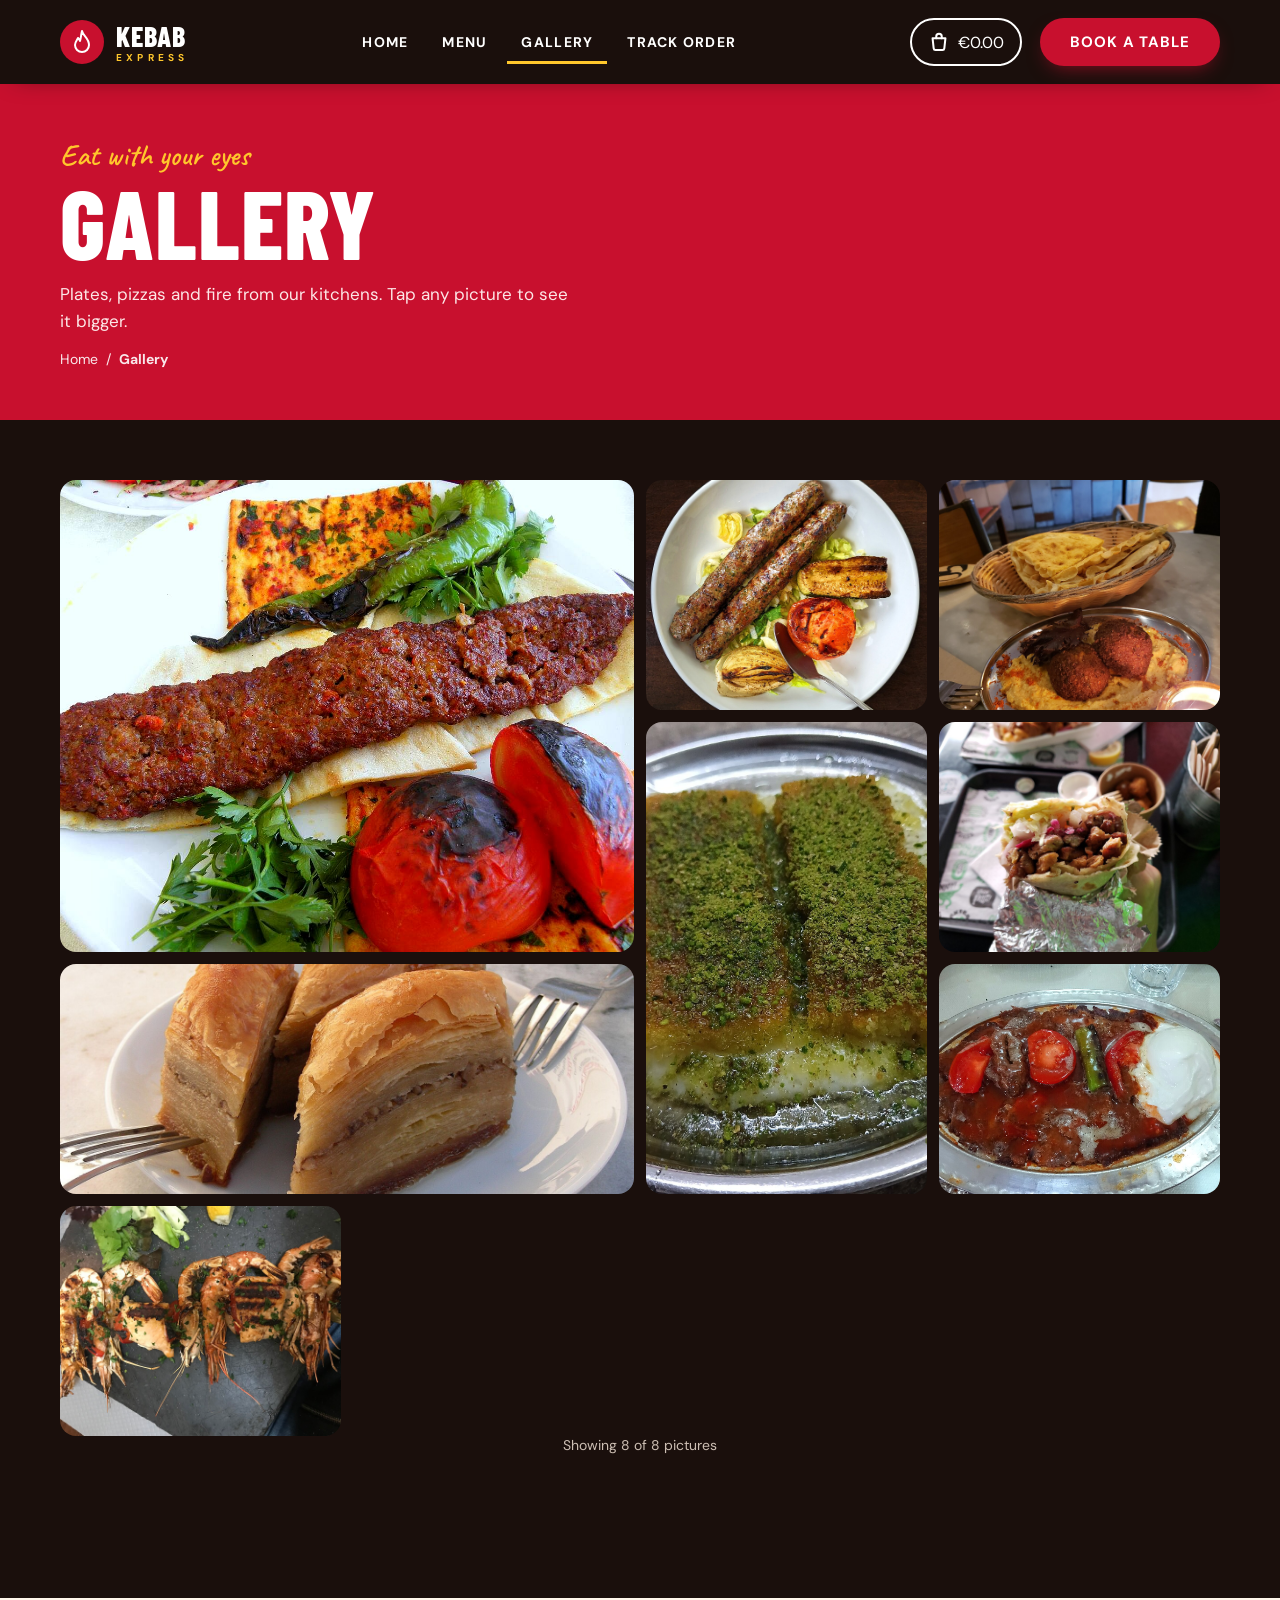
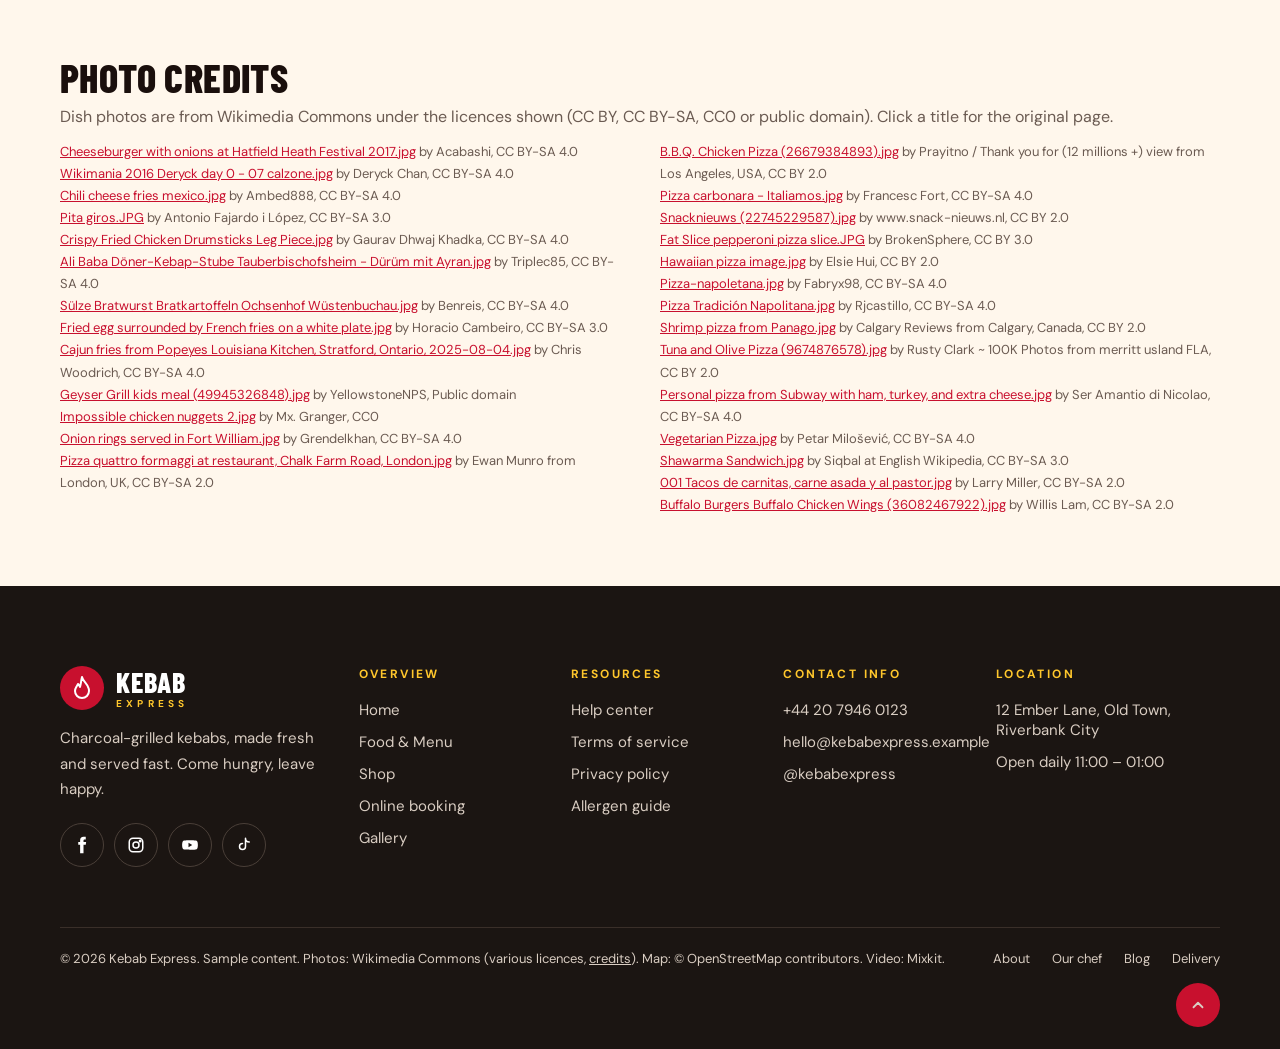
==== gallery.html @ 3e1c89b7 "kebab express full web app done" ====
<!doctype html>
<html lang="en">
	<head>
		<meta charset="utf-8" />
		<meta name="viewport" content="width=device-width, initial-scale=1" />
		<title>Gallery | Kebab Express</title>
		<meta name="description" content="Photos and plates from the Kebab Express kitchen: kebabs, pizzas, durum, burgers and more." />
		<meta name="theme-color" content="#1A0F0C" />
		<link rel="icon" href="assets/favicon.svg" type="image/svg+xml" />
		<link rel="preconnect" href="https://fonts.googleapis.com" />
		<link rel="preconnect" href="https://fonts.gstatic.com" crossorigin />
		<link
			rel="stylesheet"
			href="https://fonts.googleapis.com/css2?family=Barlow+Condensed:wght@600;700;800&family=Caveat:wght@600&family=DM+Sans:wght@400;500;700&display=swap"
		/>
		<link rel="stylesheet" href="css/home.css" />
	</head>
	<body>
		<div class="kx gpg" id="app">
			<div class="cur-glow" aria-hidden="true"></div>
			<div class="cur-ring" aria-hidden="true"></div>
			<div class="cur-dot" aria-hidden="true"></div>

			<!-- HEADER -->
			<header class="hdr">
				<div class="wrap hdr-in">
					<a class="logo" href="index.html#top" aria-label="Kebab Express home">
						<span class="logo-mark"
							><svg
								width="24"
								height="26"
								viewBox="0 0 24 26"
								fill="none"
								stroke="currentColor"
								stroke-width="2"
								stroke-linecap="round"
								stroke-linejoin="round"
								aria-hidden="true"
							>
								<path
									d="M12 2c1 5 7 7 7 14a7 7 0 0 1-14 0c0-3 2-5 3-7 1 2 2 2 2 3 1-3 1-6 2-10z"
								/></svg
						></span>
						<span class="logo-t"><b>Kebab</b><small>Express</small></span>
					</a>
					<nav aria-label="Primary">
						<ul class="nav">
							<li><a class="nav-l" href="index.html#top">Home</a></li>
							<li><a class="nav-l" href="shop.html">Menu</a></li>
							<li><a class="nav-l cur" href="gallery.html">Gallery</a></li>
							<li><a class="nav-l" href="track.html">Track Order</a></li>
						</ul>
					</nav>
					<div class="hdr-r">
						<button class="cart-pill" type="button" id="cartOpen" aria-label="Open your cart">
							<svg width="22" height="22" viewBox="0 0 24 24" fill="none" stroke="currentColor" stroke-width="2.2" stroke-linecap="round" stroke-linejoin="round" aria-hidden="true"><path d="M5 8h14l-1.2 11a2 2 0 0 1-2 1.8H8.2a2 2 0 0 1-2-1.8L5 8z" /><path d="M9 8V6a3 3 0 0 1 6 0v2" /></svg>
							<span class="cart-amt" id="cartAmt">€0.00</span>
							<span class="badge" id="cartCount" hidden>0</span>
						</button>
						<a class="btn btn-red" href="#book">Book a table</a>
						<button
							class="burger"
							type="button"
							aria-label="Open menu"
							aria-expanded="false"
							aria-controls="drawer"
							id="burger"
						>
							<svg
								width="22"
								height="22"
								viewBox="0 0 24 24"
								fill="none"
								stroke="currentColor"
								stroke-width="2.2"
								stroke-linecap="round"
								aria-hidden="true"
							>
								<path d="M3 7h18M3 12h18M3 17h18" />
							</svg>
						</button>
					</div>
				</div>
				<div class="drawer" id="drawer" hidden>
					<a href="index.html#top">Home</a><a href="shop.html">Menu</a><a href="gallery.html">Gallery</a><a href="track.html">Track Order</a>
				</div>
			</header>

			<main>
				<section class="gpg-banner">
					<div class="wrap">
						<span class="script">Eat with your eyes</span>
						<h1 class="disp">Gallery</h1>
						<p>Plates, pizzas and fire from our kitchens. Tap any picture to see it bigger.</p>
						<div class="gpg-crumb"><a href="index.html">Home</a><span>/</span><b>Gallery</b></div>
					</div>
				</section>
				<section class="gal" id="gallery">
					<div class="wrap">
						<div class="mosaic" id="mosaic"></div>
						<p class="gpg-count" id="galCount" aria-live="polite"></p>
						<div class="gal-more">
							<button class="btn btn-line" type="button" id="galMore">Show more</button>
						</div>
					</div>
				</section>
				<section class="cred" id="credits">
					<div class="wrap">
						<h2 class="disp">Photo credits</h2>
						<p>Dish photos are from Wikimedia Commons under the licences shown (CC BY, CC BY-SA, CC0 or public domain). Click a title for the original page.</p>
						<ul>
							<li><a href="https://commons.wikimedia.org/wiki/File:Cheeseburger_with_onions_at_Hatfield_Heath_Festival_2017.jpg" target="_blank" rel="noopener">Cheeseburger with onions at Hatfield Heath Festival 2017.jpg</a> by Acabashi, CC BY-SA 4.0</li>
							<li><a href="https://commons.wikimedia.org/wiki/File:Wikimania_2016_Deryck_day_0_-_07_calzone.jpg" target="_blank" rel="noopener">Wikimania 2016 Deryck day 0 - 07 calzone.jpg</a> by Deryck Chan, CC BY-SA 4.0</li>
							<li><a href="https://commons.wikimedia.org/wiki/File:Chili_cheese_fries_mexico.jpg" target="_blank" rel="noopener">Chili cheese fries mexico.jpg</a> by Ambed888, CC BY-SA 4.0</li>
							<li><a href="https://commons.wikimedia.org/wiki/File:Pita_giros.JPG" target="_blank" rel="noopener">Pita giros.JPG</a> by Antonio Fajardo i López, CC BY-SA 3.0</li>
							<li><a href="https://commons.wikimedia.org/wiki/File:Crispy_Fried_Chicken_Drumsticks_Leg_Piece.jpg" target="_blank" rel="noopener">Crispy Fried Chicken Drumsticks Leg Piece.jpg</a> by Gaurav Dhwaj Khadka, CC BY-SA 4.0</li>
							<li><a href="https://commons.wikimedia.org/wiki/File:Ali_Baba_D%C3%B6ner-Kebap-Stube_Tauberbischofsheim_-_D%C3%BCr%C3%BCm_mit_Ayran.jpg" target="_blank" rel="noopener">Ali Baba Döner-Kebap-Stube Tauberbischofsheim - Dürüm mit Ayran.jpg</a> by Triplec85, CC BY-SA 4.0</li>
							<li><a href="https://commons.wikimedia.org/wiki/File:S%C3%BClze_Bratwurst_Bratkartoffeln_Ochsenhof_W%C3%BCstenbuchau.jpg" target="_blank" rel="noopener">Sülze Bratwurst Bratkartoffeln Ochsenhof Wüstenbuchau.jpg</a> by Benreis, CC BY-SA 4.0</li>
							<li><a href="https://commons.wikimedia.org/wiki/File:Fried_egg_surrounded_by_French_fries_on_a_white_plate.jpg" target="_blank" rel="noopener">Fried egg surrounded by French fries on a white plate.jpg</a> by Horacio Cambeiro, CC BY-SA 3.0</li>
							<li><a href="https://commons.wikimedia.org/wiki/File:Cajun_fries_from_Popeyes_Louisiana_Kitchen,_Stratford,_Ontario,_2025-08-04.jpg" target="_blank" rel="noopener">Cajun fries from Popeyes Louisiana Kitchen, Stratford, Ontario, 2025-08-04.jpg</a> by Chris Woodrich, CC BY-SA 4.0</li>
							<li><a href="https://commons.wikimedia.org/wiki/File:Geyser_Grill_kids_meal_(49945326848).jpg" target="_blank" rel="noopener">Geyser Grill kids meal (49945326848).jpg</a> by YellowstoneNPS, Public domain</li>
							<li><a href="https://commons.wikimedia.org/wiki/File:Impossible_chicken_nuggets_2.jpg" target="_blank" rel="noopener">Impossible chicken nuggets 2.jpg</a> by Mx. Granger, CC0</li>
							<li><a href="https://commons.wikimedia.org/wiki/File:Onion_rings_served_in_Fort_William.jpg" target="_blank" rel="noopener">Onion rings served in Fort William.jpg</a> by Grendelkhan, CC BY-SA 4.0</li>
							<li><a href="https://commons.wikimedia.org/wiki/File:Pizza_quattro_formaggi_at_restaurant,_Chalk_Farm_Road,_London.jpg" target="_blank" rel="noopener">Pizza quattro formaggi at restaurant, Chalk Farm Road, London.jpg</a> by Ewan Munro from London, UK, CC BY-SA 2.0</li>
							<li><a href="https://commons.wikimedia.org/wiki/File:B.B.Q._Chicken_Pizza_(26679384893).jpg" target="_blank" rel="noopener">B.B.Q. Chicken Pizza (26679384893).jpg</a> by Prayitno / Thank you for (12 millions +) view from Los Angeles, USA, CC BY 2.0</li>
							<li><a href="https://commons.wikimedia.org/wiki/File:Pizza_carbonara_-_Italiamos.jpg" target="_blank" rel="noopener">Pizza carbonara - Italiamos.jpg</a> by Francesc Fort, CC BY-SA 4.0</li>
							<li><a href="https://commons.wikimedia.org/wiki/File:Snacknieuws_(22745229587).jpg" target="_blank" rel="noopener">Snacknieuws (22745229587).jpg</a> by www.snack-nieuws.nl, CC BY 2.0</li>
							<li><a href="https://commons.wikimedia.org/wiki/File:Fat_Slice_pepperoni_pizza_slice.JPG" target="_blank" rel="noopener">Fat Slice pepperoni pizza slice.JPG</a> by BrokenSphere, CC BY 3.0</li>
							<li><a href="https://commons.wikimedia.org/wiki/File:Hawaiian_pizza_image.jpg" target="_blank" rel="noopener">Hawaiian pizza image.jpg</a> by Elsie Hui, CC BY 2.0</li>
							<li><a href="https://commons.wikimedia.org/wiki/File:Pizza-napoletana.jpg" target="_blank" rel="noopener">Pizza-napoletana.jpg</a> by Fabryx98, CC BY-SA 4.0</li>
							<li><a href="https://commons.wikimedia.org/wiki/File:Pizza_Tradici%C3%B3n_Napolitana.jpg" target="_blank" rel="noopener">Pizza Tradición Napolitana.jpg</a> by Rjcastillo, CC BY-SA 4.0</li>
							<li><a href="https://commons.wikimedia.org/wiki/File:Shrimp_pizza_from_Panago.jpg" target="_blank" rel="noopener">Shrimp pizza from Panago.jpg</a> by Calgary Reviews from Calgary, Canada, CC BY 2.0</li>
							<li><a href="https://commons.wikimedia.org/wiki/File:Tuna_and_Olive_Pizza_(9674876578).jpg" target="_blank" rel="noopener">Tuna and Olive Pizza (9674876578).jpg</a> by Rusty Clark ~ 100K Photos from merritt usland FLA, CC BY 2.0</li>
							<li><a href="https://commons.wikimedia.org/wiki/File:Personal_pizza_from_Subway_with_ham,_turkey,_and_extra_cheese.jpg" target="_blank" rel="noopener">Personal pizza from Subway with ham, turkey, and extra cheese.jpg</a> by Ser Amantio di Nicolao, CC BY-SA 4.0</li>
							<li><a href="https://commons.wikimedia.org/wiki/File:Vegetarian_Pizza.jpg" target="_blank" rel="noopener">Vegetarian Pizza.jpg</a> by Petar Milošević, CC BY-SA 4.0</li>
							<li><a href="https://commons.wikimedia.org/wiki/File:Shawarma_Sandwich.jpg" target="_blank" rel="noopener">Shawarma Sandwich.jpg</a> by Siqbal at English Wikipedia, CC BY-SA 3.0</li>
							<li><a href="https://commons.wikimedia.org/wiki/File:001_Tacos_de_carnitas,_carne_asada_y_al_pastor.jpg" target="_blank" rel="noopener">001 Tacos de carnitas, carne asada y al pastor.jpg</a> by Larry Miller, CC BY-SA 2.0</li>
							<li><a href="https://commons.wikimedia.org/wiki/File:Buffalo_Burgers_Buffalo_Chicken_Wings_(36082467922).jpg" target="_blank" rel="noopener">Buffalo Burgers Buffalo Chicken Wings (36082467922).jpg</a> by Willis Lam, CC BY-SA 2.0</li>
						</ul>
					</div>
				</section>
				<div
					class="lb"
					id="lightbox"
					role="dialog"
					aria-modal="true"
					aria-label="Photo viewer"
					hidden
				>
					<div class="lb-in">
						<button
							class="rb lb-x"
							type="button"
							id="lbClose"
							aria-label="Close photo"
						>
							<svg
								width="20"
								height="20"
								viewBox="0 0 24 24"
								fill="none"
								stroke="currentColor"
								stroke-width="2.4"
								stroke-linecap="round"
								aria-hidden="true"
							>
								<path d="M5 5l14 14M19 5L5 19" />
							</svg>
						</button>
						<div class="plate"><img class="ph" id="lbImg" alt="" /></div>
						<div class="lb-bar">
							<button
								class="rb"
								type="button"
								id="lbPrev"
								aria-label="Previous photo"
							>
								<svg
									width="20"
									height="20"
									viewBox="0 0 24 24"
									fill="none"
									stroke="currentColor"
									stroke-width="2.4"
									stroke-linecap="round"
									aria-hidden="true"
								>
									<path d="M15 5l-7 7 7 7" />
								</svg>
							</button>
							<span id="lbCap"></span>
							<button
								class="rb"
								type="button"
								id="lbNext"
								aria-label="Next photo"
							>
								<svg
									width="20"
									height="20"
									viewBox="0 0 24 24"
									fill="none"
									stroke="currentColor"
									stroke-width="2.4"
									stroke-linecap="round"
									aria-hidden="true"
								>
									<path d="M9 5l7 7-7 7" />
								</svg>
							</button>
						</div>
					</div>
				</div>

			</main>

			<!-- FOOTER -->
			<footer class="ft">
				<div class="wrap">
					<div class="ft-g">
						<div>
							<a
								class="logo"
								href="#top"
								aria-label="Kebab Express home"
								style="color: #fff"
							>
								<span class="logo-mark"
									><svg
										width="24"
										height="26"
										viewBox="0 0 24 26"
										fill="none"
										stroke="currentColor"
										stroke-width="2"
										stroke-linecap="round"
										stroke-linejoin="round"
										aria-hidden="true"
									>
										<path
											d="M12 2c1 5 7 7 7 14a7 7 0 0 1-14 0c0-3 2-5 3-7 1 2 2 2 2 3 1-3 1-6 2-10z"
										/></svg
								></span>
								<span class="logo-t"><b>Kebab</b><small>Express</small></span>
							</a>
							<p>
								Charcoal-grilled kebabs, made fresh and served fast. Come
								hungry, leave happy.
							</p>
							<div class="soc">
								<a href="#top" aria-label="Facebook"
									><svg
										width="18"
										height="18"
										viewBox="0 0 24 24"
										fill="currentColor"
										aria-hidden="true"
									>
										<path
											d="M14 8V6c0-1 .5-1.5 1.5-1.5H17V1h-3c-3 0-4.5 2-4.5 4.5V8H7v3.5h2.5V23H14V11.5h3L17.5 8z"
										/></svg
								></a>
								<a href="#top" aria-label="Instagram"
									><svg
										width="18"
										height="18"
										viewBox="0 0 24 24"
										fill="none"
										stroke="currentColor"
										stroke-width="2"
										aria-hidden="true"
									>
										<rect x="3" y="3" width="18" height="18" rx="5" />
										<circle cx="12" cy="12" r="4" />
										<circle cx="17.5" cy="6.5" r="1" fill="currentColor" /></svg
								></a>
								<a href="#top" aria-label="YouTube"
									><svg
										width="18"
										height="18"
										viewBox="0 0 24 24"
										fill="currentColor"
										aria-hidden="true"
									>
										<path
											d="M22 8a3 3 0 0 0-2-2c-2-.5-8-.5-8-.5s-6 0-8 .5A3 3 0 0 0 2 8c-.5 2-.5 4-.5 4s0 2 .5 4a3 3 0 0 0 2 2c2 .5 8 .5 8 .5s6 0 8-.5a3 3 0 0 0 2-2c.5-2 .5-4 .5-4s0-2-.5-4zM10 15V9l5 3z"
										/></svg
								></a>
								<a href="#top" aria-label="TikTok"
									><svg
										width="18"
										height="18"
										viewBox="0 0 24 24"
										fill="none"
										stroke="currentColor"
										stroke-width="2"
										stroke-linecap="round"
										aria-hidden="true"
									>
										<path d="M14 3v11a4 4 0 1 1-4-4M14 3c0 3 2 5 5 5" /></svg
								></a>
							</div>
						</div>
						<div>
							<h4>Overview</h4>
							<ul>
								<li><a href="#top">Home</a></li>
								<li><a href="index.html#menu">Food &amp; Menu</a></li>
								<li><a href="shop.html">Shop</a></li>
								<li><a href="index.html#book">Online booking</a></li>
								<li><a href="gallery.html">Gallery</a></li>
							</ul>
						</div>
						<div>
							<h4>Resources</h4>
							<ul>
								<li><a href="#top">Help center</a></li>
								<li><a href="#top">Terms of service</a></li>
								<li><a href="#top">Privacy policy</a></li>
								<li><a href="#top">Allergen guide</a></li>
							</ul>
						</div>
						<div>
							<h4>Contact info</h4>
							<ul>
								<li><a href="tel:+442079460123">+44 20 7946 0123</a></li>
								<li>
									<a href="mailto:hello@kebabexpress.example"
										>hello@kebabexpress.example</a
									>
								</li>
								<li><a href="#top">@kebabexpress</a></li>
							</ul>
						</div>
						<div>
							<h4>Location</h4>
							<ul>
								<li>
									<a href="index.html#locations"
										>12 Ember Lane, Old Town, Riverbank City</a
									>
								</li>
								<li><a href="index.html#locations">Open daily 11:00 – 01:00</a></li>
							</ul>
						</div>
					</div>
					<div class="ft-b">
						<span
							>© 2026 Kebab Express. Sample content. Photos: Wikimedia Commons
							(various licences, <a href="gallery.html#credits" style="text-decoration: underline">credits</a>). Map: ©
							OpenStreetMap contributors. Video: Mixkit.</span
						>
						<nav aria-label="Footer">
							<a href="#top">About</a><a href="#top">Our chef</a
							><a href="#top">Blog</a><a href="shop.html">Delivery</a>
						</nav>
						<a class="top" href="#top" aria-label="Back to top"
							><svg
								width="18"
								height="18"
								viewBox="0 0 24 24"
								fill="none"
								stroke="currentColor"
								stroke-width="2.4"
								stroke-linecap="round"
								stroke-linejoin="round"
								aria-hidden="true"
							>
								<path d="M6 15l6-6 6 6" /></svg
						></a>
					</div>
				</div>
			</footer>
		</div>

		<script src="js/dish-art.js"></script>
		<script src="js/menu-data.js"></script>
		<script src="js/common.js"></script>
		<script src="js/cart.js"></script>
		<script src="js/gallery.js"></script>
	</body>
</html>
---- css/home.css ----
/* Kebab Express: home page styles */
body {
	margin: 0;
}
.kx {
	--red: #c8102e;
	--red-d: #9e0b22;
	--ink: #1a0f0c;
	--char: #241713;
	--cream: #fff7ec;
	--paper: #fffdf8;
	--yellow: #ffc72c;
	--blue: #1d3cb4;
	--blue-d: #12257a;
	--line: #e8dccb;
	--mute: #6b5b52;
	font-family: 'DM Sans', system-ui, sans-serif;
	color: var(--ink);
	background: var(--cream);
	position: relative;
	overflow-x: clip;
	cursor: auto;
}
.kx * {
	box-sizing: border-box;
}
.kx a {
	color: inherit;
	text-decoration: none;
}
.kx button {
	font: inherit;
	cursor: pointer;
}
.kx h1,
.kx h2,
.kx h3,
.kx p,
.kx ul {
	margin: 0;
	padding: 0;
}
.kx ul {
	list-style: none;
}
.kx :focus-visible {
	outline: 3px solid var(--yellow);
	outline-offset: 3px;
	border-radius: 6px;
}
.wrap {
	max-width: 1240px;
	margin: 0 auto;
	padding: 0 40px;
	width: 100%;
}
.disp {
	font-family: 'Barlow Condensed', sans-serif;
	text-transform: uppercase;
	font-weight: 800;
	letter-spacing: 0.01em;
	line-height: 0.95;
}
.script {
	font-family: 'Caveat', cursive;
	font-weight: 600;
	color: var(--red);
	font-size: 30px;
	line-height: 1;
}
.sec-h {
	text-align: center;
	display: flex;
	flex-direction: column;
	align-items: center;
	gap: 6px;
	margin-bottom: 44px;
}
.sec-h h2 {
	font-size: 64px;
}
.flame {
	width: 22px;
	height: 26px;
	color: var(--red);
}
/* buttons */
.btn {
	display: inline-flex;
	align-items: center;
	justify-content: center;
	gap: 10px;
	min-height: 48px;
	padding: 0 28px;
	border-radius: 999px;
	border: 2px solid transparent;
	font-weight: 700;
	font-size: 15px;
	letter-spacing: 0.06em;
	text-transform: uppercase;
	transition:
		transform 0.2s,
		background 0.2s,
		color 0.2s,
		box-shadow 0.2s;
}
.btn:hover {
	transform: translateY(-2px);
}
.btn-red {
	background: var(--red);
	color: #fff;
	box-shadow: 0 8px 20px -8px rgba(200, 16, 46, 0.7);
}
.btn-red:hover {
	background: var(--red-d);
}
.kx .btn-red,
.kx .btn-red:hover,
.how .btn-red {
	color: #fff;
}
.btn-line {
	border-color: #fff;
	color: #fff;
	background: transparent;
}
.btn-line:hover {
	background: #fff;
	color: var(--ink);
}
.btn-yel {
	background: var(--yellow);
	color: var(--ink);
}
.btn[disabled] {
	opacity: 0.6;
	cursor: not-allowed;
	transform: none;
}
/* cursor */
.cur-dot,
.cur-ring,
.cur-glow {
	position: fixed;
	left: 0;
	top: 0;
	pointer-events: none;
	z-index: 90;
}
.cur-dot {
	width: 10px;
	height: 10px;
	margin: -5px 0 0 -5px;
	border-radius: 50%;
	background: var(--red);
	transform: translate(var(--mx, -200px), var(--my, -200px));
}
.cur-ring {
	width: 38px;
	height: 38px;
	margin: -19px 0 0 -19px;
	border-radius: 50%;
	border: 2px solid var(--red);
	transform: translate(var(--mx, -200px), var(--my, -200px));
	transition:
		transform 0.22s cubic-bezier(0.2, 0.8, 0.2, 1),
		width 0.25s,
		height 0.25s,
		margin 0.25s,
		background 0.25s;
	mix-blend-mode: normal;
}
.cur-glow {
	width: 380px;
	height: 380px;
	margin: -190px 0 0 -190px;
	border-radius: 50%;
	background: radial-gradient(circle, rgba(255, 199, 44, 0.2), transparent 65%);
	transform: translate(var(--mx, -400px), var(--my, -400px));
	transition: transform 0.5s cubic-bezier(0.2, 0.8, 0.2, 1);
	mix-blend-mode: screen;
	z-index: 2;
}
.kx:has(a:hover, button:hover, select:hover) .cur-ring {
	width: 68px;
	height: 68px;
	margin: -34px 0 0 -34px;
	background: rgba(200, 16, 46, 0.14);
}
@media (hover: none) {
	.cur-dot,
	.cur-ring,
	.cur-glow {
		display: none;
	}
}
/* header */
.hdr {
	position: sticky;
	top: 0;
	z-index: 60;
	color: #fff;
	background: var(--ink);
	box-shadow: 0 8px 24px -16px rgba(0, 0, 0, 0.6);
}
.kx section[id] {
	scroll-margin-top: 84px;
}
.cartbtn {
	position: relative;
	width: 48px;
	height: 48px;
	border-radius: 50%;
	border: 2px solid #fff;
	background: transparent;
	color: #fff;
	display: grid;
	place-items: center;
	transition:
		background 0.2s,
		color 0.2s;
}
.cartbtn:hover {
	background: #fff;
	color: var(--ink);
}
.badge {
	position: absolute;
	top: -6px;
	right: -6px;
	min-width: 22px;
	height: 22px;
	border-radius: 11px;
	background: var(--yellow);
	color: var(--ink);
	font-size: 12px;
	font-weight: 700;
	display: grid;
	place-items: center;
	padding: 0 5px;
}
.hdr-in {
	display: flex;
	align-items: center;
	justify-content: space-between;
	height: 84px;
	gap: 24px;
}
.logo {
	display: flex;
	align-items: center;
	gap: 12px;
}
.logo-mark {
	width: 44px;
	height: 44px;
	border-radius: 50%;
	background: var(--red);
	display: grid;
	place-items: center;
	color: #fff;
}
.logo-t {
	display: flex;
	flex-direction: column;
	line-height: 1;
}
.logo-t b {
	font-family: 'Barlow Condensed', sans-serif;
	font-size: 28px;
	letter-spacing: 0.04em;
	text-transform: uppercase;
	font-weight: 800;
}
.logo-t small {
	font-size: 10px;
	letter-spacing: 0.42em;
	text-transform: uppercase;
	color: var(--yellow);
	margin-top: 3px;
	font-weight: 700;
}
.nav {
	display: flex;
	gap: 6px;
	align-items: center;
}
.nav > li {
	position: relative;
}
.nav-l {
	display: inline-flex;
	align-items: center;
	gap: 6px;
	height: 44px;
	padding: 0 14px;
	border-radius: 999px;
	font-size: 14px;
	font-weight: 700;
	letter-spacing: 0.09em;
	text-transform: uppercase;
	background: none;
	border: 0;
	color: #fff;
	transition: background 0.2s;
}
.nav-l:hover {
	background: rgba(255, 255, 255, 0.14);
}
.nav-l.cur {
	box-shadow: inset 0 -3px 0 var(--yellow);
	border-radius: 0;
}
.dd {
	position: absolute;
	top: 52px;
	left: 0;
	min-width: 230px;
	background: var(--paper);
	color: var(--ink);
	border-radius: 14px;
	padding: 8px;
	box-shadow: 0 24px 48px -12px rgba(0, 0, 0, 0.45);
	animation: pop 0.18s ease-out;
}
.dd a {
	display: flex;
	align-items: center;
	justify-content: space-between;
	gap: 12px;
	padding: 12px 14px;
	border-radius: 8px;
	font-weight: 500;
	font-size: 15px;
}
.dd a:hover {
	background: var(--cream);
	color: var(--red);
}
.dd small {
	color: var(--mute);
	font-size: 12px;
}
@keyframes pop {
	from {
		opacity: 0;
		transform: translateY(-6px);
	}
	to {
		opacity: 1;
		transform: none;
	}
}
.hdr-r {
	display: flex;
	align-items: center;
	gap: 18px;
}
.tel {
	font-weight: 700;
	font-size: 15px;
	display: flex;
	align-items: center;
	gap: 8px;
}
.burger {
	display: none;
	width: 48px;
	height: 48px;
	border-radius: 50%;
	border: 2px solid #fff;
	background: transparent;
	color: #fff;
	place-items: center;
}
.drawer {
	display: none;
}
/* hero */
.hero {
	position: relative;
	width: 100%;
	min-height: 600px;
	min-height: max(600px, calc(100vh - var(--hdr-h)));
	min-height: max(600px, calc(100svh - var(--hdr-h)));
	color: #fff;
	display: flex;
	align-items: center;
	overflow: hidden;
	background: #140604;
}
.vid {
	position: absolute;
	inset: 0;
	background:
		radial-gradient(
			ellipse at 70% 30%,
			rgba(255, 150, 40, 0.35),
			transparent 55%
		),
		linear-gradient(115deg, #1a0705 0%, #5b0e12 35%, #1a0705 60%, #7d1b0b 100%);
	background-size:
		100% 100%,
		220% 220%;
	animation: pan 16s ease-in-out infinite alternate;
}
@keyframes pan {
	from {
		background-position:
			0 0,
			0% 50%;
	}
	to {
		background-position:
			0 0,
			100% 50%;
	}
}
.blob {
	position: absolute;
	border-radius: 50%;
	filter: blur(60px);
	opacity: 0.55;
	animation: flick 5s ease-in-out infinite alternate;
}
.b1 {
	width: 420px;
	height: 420px;
	background: #ff5a1f;
	left: 8%;
	bottom: -120px;
}
.b2 {
	width: 320px;
	height: 320px;
	background: var(--red);
	left: 48%;
	bottom: -100px;
	animation-delay: -2s;
}
.b3 {
	width: 380px;
	height: 380px;
	background: #ffb02e;
	right: 6%;
	bottom: -160px;
	animation-delay: -3.5s;
	opacity: 0.4;
}
@keyframes flick {
	from {
		transform: translate(0, 0) scale(1);
	}
	to {
		transform: translate(30px, -40px) scale(1.18);
	}
}
.ember {
	position: absolute;
	bottom: -20px;
	border-radius: 50%;
	background: var(--yellow);
	box-shadow: 0 0 10px 2px rgba(255, 170, 40, 0.9);
	animation: rise linear infinite;
}
@keyframes rise {
	0% {
		transform: translate(0, 0);
		opacity: 0;
	}
	10% {
		opacity: 1;
	}
	100% {
		transform: translate(var(--dx), -780px);
		opacity: 0;
	}
}
.shade {
	position: absolute;
	inset: 0;
	background: linear-gradient(
		180deg,
		rgba(10, 4, 3, 0.65) 0%,
		transparent 30%,
		rgba(10, 4, 3, 0.8) 100%
	);
}
.paused .vid,
.paused .blob,
.paused .ember {
	animation-play-state: paused;
}
.hero-in {
	position: relative;
	z-index: 3;
	padding-bottom: 120px;
	padding-top: 48px;
	display: flex;
	flex-direction: column;
	gap: 26px;
	align-items: flex-start;
}
.hero .script {
	color: var(--yellow);
	font-size: 38px;
}
.hero h1 {
	font-size: 136px;
	max-width: 900px;
}
.hero h1 em {
	font-style: normal;
	color: var(--red);
	-webkit-text-stroke: 0;
	background: #fff;
	padding: 0 0.12em;
	display: inline-block;
	transform: rotate(-2deg);
}
.hero p {
	max-width: 520px;
	font-size: 19px;
	line-height: 1.55;
	color: #f4e6d8;
}
.hero-cta {
	display: flex;
	gap: 14px;
	flex-wrap: wrap;
}
.facts {
	position: absolute;
	left: 0;
	right: 0;
	bottom: 0;
	z-index: 4;
	background: rgba(10, 4, 3, 0.6);
	backdrop-filter: blur(6px);
	border-top: 1px solid rgba(255, 255, 255, 0.15);
}
.facts-in {
	display: flex;
	gap: 48px;
	padding: 18px 40px;
	max-width: 1240px;
	margin: 0 auto;
	font-size: 14px;
	font-weight: 700;
	letter-spacing: 0.08em;
	text-transform: uppercase;
	flex-wrap: wrap;
}
.facts-in span {
	display: flex;
	gap: 10px;
	align-items: center;
}
.facts-in i {
	width: 8px;
	height: 8px;
	border-radius: 50%;
	background: var(--yellow);
	display: block;
}
.scroll-cue {
	position: absolute;
	left: 50%;
	bottom: 80px;
	z-index: 4;
	width: 26px;
	height: 44px;
	border: 2px solid rgba(255, 255, 255, 0.7);
	border-radius: 14px;
	margin-left: -13px;
}
.scroll-cue::after {
	content: '';
	position: absolute;
	left: 50%;
	top: 8px;
	width: 4px;
	height: 8px;
	margin-left: -2px;
	border-radius: 2px;
	background: #fff;
	animation: cue 1.6s infinite;
}
@keyframes cue {
	0% {
		opacity: 1;
		transform: translateY(0);
	}
	100% {
		opacity: 0;
		transform: translateY(16px);
	}
}
/* marquee */
.mq {
	background: var(--red);
	color: #fff;
	overflow: hidden;
	white-space: nowrap;
	padding: 16px 0;
}
.mq-t {
	display: inline-flex;
	gap: 36px;
	animation: mq 28s linear infinite;
	padding-right: 36px;
}
.mq-t span {
	font-family: 'Barlow Condensed', sans-serif;
	font-weight: 700;
	font-size: 28px;
	letter-spacing: 0.08em;
	text-transform: uppercase;
	display: flex;
	align-items: center;
	gap: 36px;
}
.mq-t span::after {
	content: '';
	width: 10px;
	height: 10px;
	background: var(--yellow);
	transform: rotate(45deg);
}
@keyframes mq {
	to {
		transform: translateX(-50%);
	}
}
/* plates (photo placeholders) */
.plate {
	position: relative;
	overflow: hidden;
	background:
		radial-gradient(circle at 40% 42%, var(--f2) 0 7%, transparent 8%),
		radial-gradient(circle at 58% 56%, var(--f2) 0 5%, transparent 6%),
		radial-gradient(
			circle at 50% 50%,
			var(--f) 0 25%,
			var(--p) 26% 43%,
			var(--r) 44% 46%,
			transparent 47%
		),
		var(--t);
	transition: transform 0.5s cubic-bezier(0.2, 0.8, 0.2, 1);
}
.plate::before {
	content: '';
	position: absolute;
	inset: 0;
	background: repeating-linear-gradient(
		95deg,
		rgba(255, 255, 255, 0.03) 0 3px,
		transparent 3px 14px
	);
	mix-blend-mode: overlay;
}
.p1 {
	--t: #2b1d16;
	--p: #e9e2d2;
	--r: #fff;
	--f: #b3361f;
	--f2: #f2b23a;
}
.p2 {
	--t: #1d2b2a;
	--p: #3f8f94;
	--r: #7cc3c7;
	--f: #e6dcc3;
	--f2: #c8102e;
}
.p3 {
	--t: #32211a;
	--p: #d9cbb3;
	--r: #f1e8d6;
	--f: #6e8b3d;
	--f2: #ffc72c;
}
.p4 {
	--t: #14211f;
	--p: #2f6f73;
	--r: #5aa5a9;
	--f: #9c2a1a;
	--f2: #e0a24a;
}
.p5 {
	--t: #3a2519;
	--p: #f1ebe0;
	--r: #fff;
	--f: #8a4b1f;
	--f2: #d9a441;
}
.p6 {
	--t: #241a2a;
	--p: #c8102e;
	--r: #e8485f;
	--f: #f4e3c1;
	--f2: #6e8b3d;
}
.p7 {
	--t: #2a2014;
	--p: #e0d4bb;
	--r: #f7eed9;
	--f: #a1381d;
	--f2: #ffc72c;
}
.p8 {
	--t: #17263a;
	--p: #e8e1d2;
	--r: #fff;
	--f: #d98e2b;
	--f2: #7a1e12;
}
.cap {
	position: absolute;
	left: 12px;
	bottom: 12px;
	font-size: 11px;
	letter-spacing: 0.1em;
	text-transform: uppercase;
	font-weight: 700;
	color: #fff;
	background: rgba(0, 0, 0, 0.55);
	padding: 5px 9px;
	border-radius: 6px;
}
/* about / section 02 */
.about {
	padding: 110px 0 120px;
}
.about-g {
	display: grid;
	grid-template-columns: minmax(0, 1.15fr) minmax(0, 1fr);
	align-items: center;
}
.hero-vid {
	position: absolute;
	inset: 0;
	width: 100%;
	height: 100%;
	object-fit: cover;
}
.ph {
	position: absolute;
	inset: 0;
	width: 100%;
	height: 100%;
	object-fit: cover;
	display: block;
}
.ph-grid {
	display: grid;
	grid-template-columns: repeat(2, minmax(0, 1fr));
	gap: 14px;
}
.ph-grid .plate {
	aspect-ratio: 1/1;
	border-radius: 18px;
}
.ph-grid .plate:nth-child(2) {
	transform: translateY(24px);
}
.ph-grid .plate:nth-child(4) {
	transform: translateY(24px);
}
.ph-grid .plate:hover {
	transform: scale(1.04) rotate(-1.5deg);
	z-index: 2;
}
.about-card {
	background: var(--paper);
	margin-left: -70px;
	padding: 56px 52px;
	border-radius: 22px;
	box-shadow: 0 30px 60px -24px rgba(60, 20, 10, 0.35);
	position: relative;
	z-index: 3;
	display: flex;
	flex-direction: column;
	gap: 16px;
	align-items: flex-start;
	border: 1px solid var(--line);
}
.about-card h2 {
	font-size: 78px;
}
.about-card p {
	color: var(--mute);
	line-height: 1.7;
	font-size: 17px;
}
.lnk {
	display: inline-flex;
	align-items: center;
	gap: 8px;
	font-weight: 700;
	letter-spacing: 0.1em;
	text-transform: uppercase;
	font-size: 14px;
	color: var(--red);
	border-bottom: 2px solid var(--red);
	padding-bottom: 3px;
}
.lnk:hover {
	gap: 14px;
}
/* menu */
.menu {
	background: var(--paper);
	padding: 110px 0 120px;
	border-top: 1px solid var(--line);
}
.tools {
	display: flex;
	gap: 14px;
	align-items: center;
	flex-wrap: wrap;
	justify-content: space-between;
	margin-bottom: 34px;
}
.tabs {
	display: flex;
	gap: 8px;
	flex-wrap: wrap;
}
.tab {
	min-height: 44px;
	padding: 0 20px;
	border-radius: 999px;
	border: 2px solid var(--ink);
	background: transparent;
	font-weight: 700;
	font-size: 14px;
	letter-spacing: 0.07em;
	text-transform: uppercase;
	color: var(--ink);
	transition:
		background 0.2s,
		color 0.2s;
}
.tab:hover {
	background: var(--cream);
}
.tab.on {
	background: var(--ink);
	color: #fff;
}
.srch {
	position: relative;
	display: flex;
	align-items: center;
}
.srch svg {
	position: absolute;
	left: 14px;
	color: var(--mute);
}
.srch input {
	height: 48px;
	min-width: 260px;
	padding: 0 16px 0 44px;
	border: 2px solid var(--line);
	border-radius: 999px;
	background: #fff;
	font: inherit;
	font-size: 15px;
	color: var(--ink);
}
.srch input:focus {
	outline: none;
	border-color: var(--red);
}
.chips {
	display: flex;
	gap: 8px;
	align-items: center;
	flex-wrap: wrap;
	margin-bottom: 36px;
}
.chip {
	min-height: 36px;
	padding: 0 14px;
	border-radius: 8px;
	border: 1px solid var(--line);
	background: #fff;
	font-size: 13px;
	font-weight: 700;
	color: var(--mute);
}
.chip.on {
	background: var(--red);
	border-color: var(--red);
	color: #fff;
}
.count {
	margin-left: auto;
	font-size: 14px;
	color: var(--mute);
}
.mcols {
	column-count: 2;
	column-gap: 72px;
}
.mgrp {
	break-inside: avoid-column;
	margin-bottom: 44px;
}
.mgrp h3 {
	font-size: 46px;
	margin-bottom: 16px;
	display: flex;
	align-items: center;
	gap: 14px;
}
.mgrp h3::after {
	content: '';
	height: 3px;
	flex: 1;
	background: var(--ink);
	opacity: 0.1;
}
.mi {
	padding: 12px 10px;
	margin: 0 -10px;
	border-radius: 12px;
	animation: mipop 0.6s cubic-bezier(0.2, 0.9, 0.3, 1.15) both;
	transition:
		transform 0.3s cubic-bezier(0.2, 0.9, 0.3, 1.2),
		background 0.25s,
		box-shadow 0.3s;
}
.mi:hover {
	transform: translateY(-3px) scale(1.015);
	background: var(--cream);
	box-shadow: 0 14px 26px -18px rgba(60, 20, 10, 0.5);
}
@keyframes mipop {
	from {
		opacity: 0;
		transform: translateY(22px) scale(0.95);
	}
	to {
		opacity: 1;
		transform: none;
	}
}
.tag {
	display: inline-block;
	background: var(--ink);
	color: #fff;
	font-size: 12px;
	font-weight: 700;
	letter-spacing: 0.1em;
	text-transform: uppercase;
	padding: 4px 12px;
	border-radius: 4px 4px 0 0;
	margin-bottom: 6px;
}
.tag.rec {
	background: var(--red);
}
.mi-r {
	display: flex;
	align-items: baseline;
	gap: 10px;
	font-weight: 700;
	font-size: 18px;
}
.mi-r .dots {
	flex: 1;
	border-bottom: 2px dotted #b9a995;
	transform: translateY(-4px);
}
.mi-r .pr {
	font-family: 'Barlow Condensed', sans-serif;
	font-size: 24px;
	font-weight: 700;
	color: var(--red);
}
.mi-d {
	font-size: 14px;
	color: var(--mute);
	margin-top: 4px;
	display: flex;
	gap: 10px;
	align-items: center;
}
.hot {
	font-size: 11px;
	font-weight: 700;
	color: var(--red);
	border: 1px solid var(--red);
	border-radius: 999px;
	padding: 1px 8px;
	text-transform: uppercase;
	letter-spacing: 0.08em;
}
.sk-row {
	height: 64px;
	border-radius: 10px;
	background: linear-gradient(90deg, #f0e7d9 25%, #f8f1e5 50%, #f0e7d9 75%);
	background-size: 200% 100%;
	animation: sh 1.1s linear infinite;
	margin-bottom: 14px;
}
@keyframes sh {
	to {
		background-position: -200% 0;
	}
}
.empty {
	text-align: center;
	padding: 50px 20px;
	display: flex;
	flex-direction: column;
	align-items: center;
	gap: 14px;
	border: 2px dashed var(--line);
	border-radius: 20px;
}
.empty h3 {
	font-size: 40px;
}
.empty p {
	color: var(--mute);
}
/* gallery */
.gal {
	background: var(--ink);
	padding: 110px 0 120px;
	color: #fff;
}
.gal .script {
	color: var(--yellow);
}
.mosaic {
	display: grid;
	grid-template-columns: repeat(4, minmax(0, 1fr));
	grid-auto-rows: 230px;
	gap: 12px;
}
.tile {
	position: relative;
	border: 0;
	padding: 0;
	border-radius: 16px;
	overflow: hidden;
	background: none;
	color: #fff;
	text-align: left;
}
.tile .plate {
	position: absolute;
	inset: 0;
	transition: transform 0.6s cubic-bezier(0.2, 0.8, 0.2, 1);
}
.tile:hover .plate {
	transform: scale(1.1);
}
.tile .ov {
	position: absolute;
	inset: 0;
	background: linear-gradient(180deg, transparent 40%, rgba(0, 0, 0, 0.75));
	opacity: 0;
	transition: opacity 0.3s;
	display: flex;
	align-items: flex-end;
	justify-content: space-between;
	padding: 16px;
	font-weight: 700;
	font-size: 14px;
	letter-spacing: 0.08em;
	text-transform: uppercase;
}
.tile:hover .ov,
.tile:focus-visible .ov {
	opacity: 1;
}
.w2 {
	grid-column: span 2;
}
.h2 {
	grid-row: span 2;
}
.lb {
	position: fixed;
	inset: 0;
	z-index: 80;
	background: rgba(10, 4, 3, 0.92);
	display: flex;
	align-items: center;
	justify-content: center;
	padding: 30px;
	animation: pop 0.2s;
}
.lb-in {
	position: relative;
	width: min(820px, 100%);
	display: flex;
	flex-direction: column;
	gap: 14px;
	color: #fff;
}
.lb-in .plate {
	aspect-ratio: 4/3;
	border-radius: 18px;
}
.lb-bar {
	display: flex;
	align-items: center;
	justify-content: space-between;
	gap: 12px;
	font-weight: 700;
	letter-spacing: 0.06em;
	text-transform: uppercase;
}
.rb {
	width: 48px;
	height: 48px;
	border-radius: 50%;
	border: 2px solid #fff;
	background: transparent;
	color: #fff;
	display: grid;
	place-items: center;
}
.rb:hover {
	background: #fff;
	color: var(--ink);
}
.lb-x {
	position: absolute;
	right: -6px;
	top: -62px;
}
/* locations */
.loc {
	background: var(--blue-d);
	color: #fff;
	padding: 110px 0 120px;
	position: relative;
	overflow: hidden;
}
.loc .script {
	color: var(--yellow);
}
.loc-g {
	display: grid;
	grid-template-columns: minmax(0, 5fr) minmax(0, 7fr);
	gap: 36px;
	align-items: stretch;
}
.bl {
	display: flex;
	flex-direction: column;
	gap: 12px;
}
.bc {
	display: flex;
	gap: 16px;
	align-items: center;
	text-align: left;
	width: 100%;
	padding: 18px 20px;
	border-radius: 16px;
	border: 2px solid rgba(255, 255, 255, 0.18);
	background: rgba(255, 255, 255, 0.05);
	color: #fff;
	transition:
		background 0.2s,
		border-color 0.2s,
		transform 0.2s;
}
.bc:hover {
	background: rgba(255, 255, 255, 0.12);
	transform: translateX(4px);
}
.bc.on {
	background: #fff;
	color: var(--ink);
	border-color: var(--yellow);
}
.bc-n {
	width: 40px;
	height: 40px;
	border-radius: 50%;
	background: var(--red);
	color: #fff;
	display: grid;
	place-items: center;
	font-family: 'Barlow Condensed', sans-serif;
	font-weight: 800;
	font-size: 22px;
	flex: none;
}
.bc b {
	display: block;
	font-size: 19px;
}
.bc small {
	font-size: 14px;
	opacity: 0.75;
}
.map {
	position: relative;
	border-radius: 24px;
	overflow: hidden;
	background: #edf1f7;
	border: 2px solid rgba(255, 255, 255, 0.3);
	box-shadow: 0 30px 60px -20px rgba(0, 0, 0, 0.5);
}
.map-in {
	position: relative;
	aspect-ratio: 768/512;
}
.map-img {
	position: absolute;
	inset: 0;
	width: 100%;
	height: 100%;
	object-fit: cover;
	display: block;
	filter: saturate(0.85) contrast(0.97);
}
.map-tint {
	position: absolute;
	inset: 0;
	background: linear-gradient(
		180deg,
		rgba(18, 37, 122, 0.1),
		rgba(18, 37, 122, 0) 35%,
		rgba(18, 37, 122, 0.12)
	);
	pointer-events: none;
}
.attr {
	position: absolute;
	right: 8px;
	bottom: 6px;
	z-index: 5;
	background: rgba(255, 255, 255, 0.85);
	color: #333;
	font-size: 10px;
	padding: 2px 6px;
	border-radius: 4px;
}
.map svg {
	position: absolute;
	inset: 0;
	width: 100%;
	height: 100%;
	display: block;
}
.mchip {
	position: absolute;
	left: 16px;
	top: 16px;
	z-index: 5;
	display: flex;
	align-items: center;
	gap: 8px;
	background: #fff;
	color: var(--ink);
	font-size: 13px;
	font-weight: 700;
	padding: 9px 14px;
	border-radius: 999px;
	box-shadow: 0 8px 20px -8px rgba(18, 37, 122, 0.5);
}
.mchip i {
	width: 8px;
	height: 8px;
	border-radius: 50%;
	background: var(--red);
	display: block;
}
.pin {
	position: absolute;
	width: 40px;
	height: 48px;
	margin: -48px 0 0 -20px;
	padding: 0;
	border: 0;
	background: none;
	z-index: 3;
	transform-origin: 50% 100%;
	transition: transform 0.25s;
}
.pin-b {
	position: absolute;
	left: 0;
	top: 0;
	width: 40px;
	height: 40px;
	border-radius: 50% 50% 50% 0;
	transform: rotate(-45deg);
	background: var(--red);
	border: 3px solid #fff;
	box-shadow: 0 8px 14px -4px rgba(18, 37, 122, 0.55);
}
.pin-n {
	position: absolute;
	left: 0;
	top: 0;
	width: 40px;
	height: 40px;
	display: grid;
	place-items: center;
	color: #fff;
	font-family: 'Barlow Condensed', sans-serif;
	font-weight: 800;
	font-size: 22px;
}
.pin::after {
	content: '';
	position: absolute;
	left: 50%;
	bottom: -4px;
	width: 20px;
	height: 7px;
	margin-left: -10px;
	border-radius: 50%;
	background: rgba(18, 37, 122, 0.3);
}
.pin:hover {
	transform: scale(1.12);
}
.pin.on {
	transform: scale(1.3);
	animation: hop 1.8s ease-in-out infinite;
	z-index: 4;
}
.pin.on .pin-b {
	background: var(--yellow);
}
.pin.on .pin-n {
	color: var(--ink);
}
.pin.on::before {
	content: '';
	position: absolute;
	left: 50%;
	bottom: -8px;
	width: 20px;
	height: 20px;
	margin-left: -10px;
	border-radius: 50%;
	border: 2px solid var(--blue);
	animation: gp 1.8s ease-out infinite;
}
@keyframes hop {
	0%,
	100% {
		transform: scale(1.3) translateY(0);
	}
	50% {
		transform: scale(1.3) translateY(-8px);
	}
}
@keyframes gp {
	from {
		transform: scale(0.6);
		opacity: 1;
	}
	to {
		transform: scale(4);
		opacity: 0;
	}
}
.plbl {
	position: absolute;
	left: 50%;
	top: 54px;
	transform: translateX(-50%);
	white-space: nowrap;
	background: #fff;
	color: var(--ink);
	font-family: 'DM Sans', sans-serif;
	font-size: 12px;
	font-weight: 700;
	padding: 4px 10px;
	border-radius: 999px;
	box-shadow: 0 6px 14px -6px rgba(18, 37, 122, 0.5);
}
.pin.on .plbl {
	background: var(--ink);
	color: #fff;
}
@keyframes ping {
	from {
		transform: scale(0.6);
		opacity: 1;
	}
	to {
		transform: scale(1.6);
		opacity: 0;
	}
}
.map-card {
	display: flex;
	flex-wrap: wrap;
	gap: 16px 28px;
	align-items: center;
	justify-content: space-between;
	background: var(--paper);
	color: var(--ink);
	padding: 20px 24px;
}
.map-card h3 {
	font-size: 34px;
}
.map-card p {
	font-size: 14px;
	color: var(--mute);
	line-height: 1.6;
}
.open {
	display: inline-flex;
	align-items: center;
	gap: 8px;
	font-size: 12px;
	font-weight: 700;
	text-transform: uppercase;
	letter-spacing: 0.08em;
	color: var(--blue);
}
.open i {
	width: 8px;
	height: 8px;
	border-radius: 50%;
	background: var(--blue);
	display: block;
	animation: ping 1.6s infinite;
}
/* booking */
.book {
	padding: 110px 0 120px;
	background: var(--cream);
}
.bk-g {
	display: grid;
	grid-template-columns: minmax(0, 5fr) minmax(0, 7fr);
	gap: 48px;
	align-items: start;
}
.ticket {
	position: sticky;
	top: 24px;
	background: var(--red);
	color: #fff;
	border-radius: 26px;
	padding: 36px 34px 30px;
	display: flex;
	flex-direction: column;
	gap: 18px;
	transform: rotate(-1.4deg);
	box-shadow: 0 30px 60px -24px rgba(158, 11, 34, 0.8);
	transition: transform 0.4s;
}
.ticket:hover {
	transform: rotate(0);
}
.ticket::before,
.ticket::after {
	content: '';
	position: absolute;
	width: 34px;
	height: 34px;
	border-radius: 50%;
	background: var(--cream);
	top: 58%;
}
.ticket::before {
	left: -17px;
}
.ticket::after {
	right: -17px;
}
.ticket h2 {
	font-size: 64px;
}
.ticket .script {
	color: var(--yellow);
}
.tk-row {
	display: flex;
	justify-content: space-between;
	gap: 16px;
	font-size: 15px;
	border-bottom: 1px dashed rgba(255, 255, 255, 0.4);
	padding-bottom: 10px;
}
.tk-row span {
	opacity: 0.85;
}
.tk-row b {
	text-align: right;
}
.perf {
	border-top: 3px dashed rgba(255, 255, 255, 0.55);
	margin: 6px -34px 0;
	padding: 22px 34px 0;
	display: flex;
	align-items: center;
	justify-content: space-between;
	gap: 16px;
}
.bar {
	height: 46px;
	flex: 1;
	background: repeating-linear-gradient(
		90deg,
		#fff 0 2px,
		transparent 2px 5px,
		#fff 5px 9px,
		transparent 9px 11px,
		#fff 11px 12px,
		transparent 12px 16px
	);
}
.stamp {
	border: 3px solid var(--yellow);
	color: var(--yellow);
	font-family: 'Barlow Condensed', sans-serif;
	font-weight: 800;
	font-size: 24px;
	letter-spacing: 0.1em;
	padding: 4px 14px;
	border-radius: 8px;
	transform: rotate(-8deg);
	animation: stampin 0.5s cubic-bezier(0.2, 1.6, 0.4, 1);
}
@keyframes stampin {
	from {
		transform: scale(2.4) rotate(-20deg);
		opacity: 0;
	}
}
.form {
	background: var(--paper);
	border: 1px solid var(--line);
	border-radius: 26px;
	padding: 40px;
	display: flex;
	flex-direction: column;
	gap: 26px;
	box-shadow: 0 24px 50px -30px rgba(60, 20, 10, 0.35);
}
.fl {
	display: flex;
	flex-direction: column;
	gap: 8px;
}
.fl > label,
.fl > .lab {
	font-size: 13px;
	font-weight: 700;
	letter-spacing: 0.1em;
	text-transform: uppercase;
}
.fl small {
	font-weight: 500;
	letter-spacing: 0;
	text-transform: none;
	color: var(--mute);
}
.fld {
	height: 52px;
	border-radius: 12px;
	border: 2px solid var(--line);
	background: #fff;
	padding: 0 16px;
	font: inherit;
	font-size: 16px;
	color: var(--ink);
	width: 100%;
}
textarea.fld {
	height: 96px;
	padding: 14px 16px;
	resize: vertical;
}
.fld:focus {
	outline: none;
	border-color: var(--ink);
	box-shadow: 0 0 0 4px rgba(255, 199, 44, 0.5);
}
.fld.bad {
	border-color: var(--red);
	background: #fff1f2;
}
.err {
	color: var(--red-d);
	font-size: 13px;
	font-weight: 700;
	display: flex;
	gap: 6px;
	align-items: center;
}
.row2 {
	display: grid;
	grid-template-columns: repeat(2, minmax(0, 1fr));
	gap: 20px;
}
.days {
	display: grid;
	grid-template-columns: repeat(7, minmax(0, 1fr));
	gap: 8px;
}
.day {
	display: flex;
	flex-direction: column;
	align-items: center;
	gap: 2px;
	padding: 10px 0;
	border-radius: 14px;
	border: 2px solid var(--line);
	background: #fff;
	color: var(--ink);
	min-height: 68px;
	transition: transform 0.2s;
}
.day:hover {
	transform: translateY(-3px);
}
.day small {
	font-size: 11px;
	text-transform: uppercase;
	letter-spacing: 0.1em;
	color: var(--mute);
}
.day b {
	font-family: 'Barlow Condensed', sans-serif;
	font-size: 26px;
	line-height: 1;
}
.day.on {
	background: var(--ink);
	border-color: var(--ink);
	color: #fff;
}
.day.on small {
	color: var(--yellow);
}
.slots {
	display: grid;
	grid-template-columns: repeat(6, minmax(0, 1fr));
	gap: 8px;
}
.slot {
	min-height: 44px;
	border-radius: 10px;
	border: 2px solid var(--line);
	background: #fff;
	font-weight: 700;
	font-size: 14px;
	color: var(--ink);
}
.slot:hover {
	border-color: var(--ink);
}
.slot.on {
	background: var(--red);
	border-color: var(--red);
	color: #fff;
}
.slot[disabled] {
	background: transparent;
	color: #9b8c80;
	text-decoration: line-through;
	cursor: not-allowed;
	border-style: dashed;
}
.step {
	display: flex;
	align-items: center;
	gap: 6px;
	border: 2px solid var(--line);
	border-radius: 999px;
	padding: 4px;
	background: #fff;
	width: max-content;
}
.step button {
	width: 44px;
	height: 44px;
	border-radius: 50%;
	border: 0;
	background: var(--cream);
	font-size: 22px;
	font-weight: 700;
	color: var(--ink);
}
.step button:hover {
	background: var(--yellow);
}
.step b {
	min-width: 90px;
	text-align: center;
	font-size: 16px;
}
.ok {
	text-align: center;
	padding: 30px 10px;
	display: flex;
	flex-direction: column;
	align-items: center;
	gap: 16px;
}
.ok .tick {
	width: 84px;
	height: 84px;
	border-radius: 50%;
	background: var(--blue);
	color: #fff;
	display: grid;
	place-items: center;
	animation: stampin 0.6s cubic-bezier(0.2, 1.6, 0.4, 1);
}
.ok h3 {
	font-size: 54px;
}
.spin {
	width: 18px;
	height: 18px;
	border-radius: 50%;
	border: 3px solid rgba(255, 255, 255, 0.4);
	border-top-color: #fff;
	animation: rot 0.7s linear infinite;
}
@keyframes rot {
	to {
		transform: rotate(360deg);
	}
}
/* footer */
.ft {
	background: #1b1512;
	color: #d9cdc2;
	padding: 80px 0 0;
	position: relative;
}
.ft-g {
	display: grid;
	grid-template-columns: minmax(0, 1.5fr) repeat(3, minmax(0, 1fr)) minmax(
			0,
			1.3fr
		);
	gap: 40px;
}
.ft h4 {
	margin: 0 0 18px;
	font-size: 12px;
	letter-spacing: 0.2em;
	text-transform: uppercase;
	color: var(--yellow);
}
.ft li {
	margin-bottom: 12px;
	font-size: 15px;
}
.ft li a:hover {
	color: #fff;
	text-decoration: underline;
}
.ft p {
	font-size: 15px;
	line-height: 1.7;
	margin: 16px 0 20px;
	max-width: 300px;
}
.soc {
	display: flex;
	gap: 10px;
}
.soc a {
	width: 44px;
	height: 44px;
	border-radius: 50%;
	border: 1px solid #4a3f38;
	display: grid;
	place-items: center;
	color: #fff;
	transition: background 0.2s;
}
.soc a:hover {
	background: var(--red);
	border-color: var(--red);
}
.ft-b {
	margin-top: 60px;
	border-top: 1px solid #3a2f29;
	padding: 22px 0;
	display: flex;
	gap: 16px;
	justify-content: space-between;
	align-items: center;
	flex-wrap: wrap;
	font-size: 13px;
}
.ft-b nav {
	display: flex;
	gap: 22px;
	align-items: center;
	flex-wrap: wrap;
}

.ft-b .top {
	margin-left: auto;
}

.top {
	width: 44px;
	height: 44px;
	border-radius: 50%;
	background: var(--red);
	color: #fff;
	display: grid;
	place-items: center;
}
/* tablet */
@media (max-width: 1080px) {
	.nav,
	.hdr-r .btn,
	.tel {
		display: none;
	}
	.burger {
		display: grid;
	}
	.drawer {
		display: flex;
		flex-direction: column;
		position: absolute;
		top: 84px;
		left: 16px;
		right: 16px;
		background: var(--paper);
		color: var(--ink);
		border-radius: 20px;
		padding: 12px;
		box-shadow: 0 30px 60px -20px rgba(0, 0, 0, 0.6);
		animation: pop 0.2s;
	}
	.drawer a {
		padding: 16px;
		border-radius: 12px;
		font-weight: 700;
		font-size: 16px;
		letter-spacing: 0.08em;
		text-transform: uppercase;
		display: flex;
		justify-content: space-between;
	}
	.drawer a:hover {
		background: var(--cream);
		color: var(--red);
	}
	.hero h1 {
		font-size: 104px;
	}
	.about-g,
	.loc-g,
	.bk-g {
		grid-template-columns: minmax(0, 1fr);
	}
	.about-card {
		margin: -60px 24px 0;
	}
	.ticket {
		position: relative;
		top: 0;
	}
	.ft-g {
		grid-template-columns: repeat(3, minmax(0, 1fr));
	}
	.ft-g > :first-child {
		grid-column: 1/-1;
	}
	.mcols {
		column-gap: 40px;
	}
	.mosaic {
		grid-auto-rows: 190px;
	}
	.scroll-cue {
		display: none;
	}
	.wrap {
		padding: 0 28px;
	}
	.sec-h h2 {
		font-size: 56px;
	}
}
/* mobile */
@media (max-width: 640px) {
	.wrap {
		padding: 0 20px;
	}
	.kx {
		--hdr-h: 72px;
	}
	.hdr-in {
		height: 72px;
	}
	.drawer {
		top: 72px;
		left: 12px;
		right: 12px;
	}
	.hero h1 {
		font-size: 72px;
	}
	.hero .script {
		font-size: 30px;
	}
	.hero p {
		font-size: 17px;
	}
	.hero-in {
		padding-top: 40px;
		padding-bottom: 150px;
	}
	.facts-in {
		padding: 14px 20px;
		gap: 8px 22px;
		font-size: 12px;
	}
	.sec-h h2 {
		font-size: 46px;
	}
	.about,
	.menu,
	.gal,
	.loc,
	.book {
		padding: 72px 0 80px;
	}
	.about-card {
		padding: 34px 26px;
		margin: -40px 8px 0;
	}
	.about-card h2 {
		font-size: 58px;
	}
	.mcols {
		column-count: 1;
	}
	.tabs {
		flex-wrap: nowrap;
		overflow-x: auto;
		padding-bottom: 6px;
		width: 100%;
	}
	.tab {
		white-space: nowrap;
	}
	.srch,
	.srch input {
		width: 100%;
	}
	.count {
		margin-left: 0;
		width: 100%;
	}
	.mosaic {
		grid-template-columns: repeat(2, minmax(0, 1fr));
		grid-auto-rows: 170px;
	}
	.w2 {
		grid-column: span 2;
	}
	.lb-x {
		right: 0;
		top: -58px;
	}
	.bc {
		padding: 14px;
	}
	.ticket {
		padding: 28px 24px 24px;
		transform: none;
	}
	.ticket h2 {
		font-size: 52px;
	}
	.perf {
		margin: 6px -24px 0;
		padding: 20px 24px 0;
	}
	.form {
		padding: 24px 18px;
	}
	.row2 {
		grid-template-columns: minmax(0, 1fr);
	}
	.days {
		grid-template-columns: repeat(4, minmax(0, 1fr));
	}
	.slots {
		grid-template-columns: repeat(3, minmax(0, 1fr));
	}
	.ft-g {
		grid-template-columns: repeat(2, minmax(0, 1fr));
	}
	.ft-g > :first-child {
		grid-column: 1/-1;
	}
	.mq-t span {
		font-size: 22px;
	}
}
@media (prefers-reduced-motion: reduce) {
	.kx * {
		animation-duration: 0.01ms !important;
		animation-iteration-count: 1 !important;
		transition-duration: 0.01ms !important;
	}
	.cur-dot,
	.cur-ring,
	.cur-glow {
		display: none;
	}
}

/* ---------- project-level additions ---------- */
html {
	scroll-behavior: smooth;
}
[hidden] {
	display: none !important;
}
.attr a {
	color: inherit;
	text-decoration: underline;
}
.kx {
	min-height: 100vh;
	--hdr-h: 84px;
}
@media (prefers-reduced-motion: reduce) {
	html {
		scroll-behavior: auto;
	}
}

/* ---------- cart: navbar pill, menu plus buttons, view-cart bar, drawer ---------- */
.cart-pill {
	position: relative;
	height: 48px;
	min-width: 48px;
	padding: 0 16px;
	border-radius: 999px;
	border: 2px solid #fff;
	background: transparent;
	color: #fff;
	display: inline-flex;
	align-items: center;
	justify-content: center;
	gap: 8px;
	font-weight: 700;
	font-size: 15px;
	transition:
		background 0.2s,
		color 0.2s;
}
.cart-pill:hover {
	background: #fff;
	color: var(--ink);
}
.cart-amt {
	font-variant-numeric: tabular-nums;
}
.prs {
	display: flex;
	gap: 16px;
	align-items: flex-start;
}
.pv {
	display: flex;
	flex-direction: column;
	align-items: center;
	gap: 6px;
}
.pv .pr {
	line-height: 1;
}
.madd {
	width: 30px;
	height: 30px;
	border-radius: 50%;
	border: 0;
	background: var(--red);
	color: #fff;
	display: grid;
	place-items: center;
	cursor: pointer;
	opacity: 0;
	transform: scale(0.6);
	transition:
		opacity 0.2s,
		transform 0.2s cubic-bezier(0.2, 0.9, 0.3, 1.4),
		background 0.2s;
}
.mi:hover .madd,
.mi:focus-within .madd {
	opacity: 1;
	transform: none;
}
.madd:hover {
	background: var(--red-d);
}
.madd:active {
	transform: scale(0.9);
}
.madd.pop {
	background: var(--ink);
}
@media (hover: none) {
	.madd {
		opacity: 1;
		transform: none;
	}
}
@media (max-width: 640px) {
	.prs {
		gap: 10px;
	}
	.mi-r .pr {
		font-size: 21px;
	}
}

.vc-wrap {
	position: fixed;
	left: 0;
	right: 0;
	bottom: max(20px, env(safe-area-inset-bottom));
	z-index: 70;
	display: flex;
	justify-content: center;
	pointer-events: none;
	animation: vcin 0.3s cubic-bezier(0.2, 0.9, 0.3, 1.2);
}
@keyframes vcin {
	from {
		opacity: 0;
		transform: translateY(24px);
	}
	to {
		opacity: 1;
		transform: none;
	}
}
.vc {
	pointer-events: auto;
	display: inline-flex;
	align-items: center;
	gap: 14px;
	min-height: 56px;
	max-width: calc(100% - 32px);
	padding: 0 14px 0 10px;
	border: 0;
	border-radius: 999px;
	background: var(--red);
	color: #fff;
	font-weight: 700;
	font-size: 16px;
	letter-spacing: 0.04em;
	text-transform: uppercase;
	cursor: pointer;
	box-shadow: 0 16px 34px -10px rgba(200, 16, 46, 0.75);
	transition:
		background 0.2s,
		transform 0.2s;
}
.vc:hover {
	background: var(--red-d);
	transform: translateY(-2px);
}
.vc-n {
	min-width: 32px;
	height: 32px;
	padding: 0 8px;
	border-radius: 16px;
	background: var(--yellow);
	color: var(--ink);
	display: grid;
	place-items: center;
	font-size: 14px;
}
.vc-p {
	padding-left: 14px;
	border-left: 1px solid rgba(255, 255, 255, 0.4);
	font-variant-numeric: tabular-nums;
}

.cov {
	position: fixed;
	inset: 0;
	z-index: 90;
	display: flex;
	background: rgba(10, 4, 3, 0.7);
	animation: covin 0.2s;
}
@keyframes covin {
	from {
		opacity: 0;
	}
}
.cdr {
	margin-left: auto;
	width: min(440px, 100%);
	height: 100%;
	display: flex;
	flex-direction: column;
	background: var(--paper);
	color: var(--ink);
	animation: cdrin 0.3s cubic-bezier(0.2, 0.8, 0.2, 1);
}
@keyframes cdrin {
	from {
		transform: translateX(100%);
	}
}
.cdr-h {
	display: flex;
	align-items: center;
	justify-content: space-between;
	padding: 20px 24px;
	border-bottom: 1px solid var(--line);
}
.cdr-h h2 {
	font-size: 38px;
}
.cdr-x {
	width: 44px;
	height: 44px;
	border-radius: 50%;
	border: 2px solid var(--line);
	background: #fff;
	color: var(--ink);
	display: grid;
	place-items: center;
	cursor: pointer;
}
.cdr-x:hover {
	background: var(--yellow);
}
.cdr-b {
	flex: 1;
	min-height: 0;
	display: flex;
	flex-direction: column;
}
.cdr-l {
	flex: 1;
	overflow: auto;
	padding: 4px 24px;
}
.cl {
	display: flex;
	align-items: center;
	gap: 14px;
	padding: 14px 0;
	border-bottom: 1px solid var(--line);
}
.cl-i {
	flex: 1;
	min-width: 0;
	display: flex;
	flex-direction: column;
	gap: 2px;
}
.cl-i b {
	font-size: 16px;
}
.cl-i small {
	color: var(--mute);
	font-size: 13px;
}
.cl-rm {
	align-self: flex-start;
	margin-top: 4px;
	border: 0;
	background: none;
	padding: 0;
	color: var(--red);
	font-size: 13px;
	font-weight: 700;
	text-decoration: underline;
	cursor: pointer;
}
.cl-s {
	display: flex;
	align-items: center;
	gap: 4px;
	border: 2px solid var(--line);
	border-radius: 999px;
	padding: 3px;
	background: #fff;
}
.cl-s button {
	width: 34px;
	height: 34px;
	border-radius: 50%;
	border: 0;
	background: var(--cream);
	font-size: 20px;
	font-weight: 700;
	color: var(--ink);
	cursor: pointer;
}
.cl-s button:hover {
	background: var(--yellow);
}
.cl-s b {
	min-width: 26px;
	text-align: center;
}
.cl-p {
	min-width: 64px;
	text-align: right;
	font-weight: 700;
}
.cdr-f {
	padding: 20px 24px 24px;
	border-top: 1px solid var(--line);
	display: flex;
	flex-direction: column;
	gap: 12px;
}
.cdr-t {
	display: flex;
	justify-content: space-between;
	font-family: 'Barlow Condensed', sans-serif;
	font-size: 30px;
	font-weight: 800;
	text-transform: uppercase;
}
.cdr-empty {
	flex: 1;
	display: flex;
	flex-direction: column;
	align-items: center;
	justify-content: center;
	gap: 14px;
	padding: 30px;
	text-align: center;
	color: var(--mute);
}
.cdr-empty h3 {
	font-size: 32px;
	color: var(--ink);
}

/* cart drawer extras */
.cl-img {
	width: 56px;
	height: 56px;
	border-radius: 12px;
	object-fit: cover;
	flex: none;
	background: var(--cream);
}
.cdr-clear {
	align-self: center;
}

/* how it works */
.how {
	padding: 110px 0 120px;
	background: var(--cream);
}
.how-g {
	display: grid;
	grid-template-columns: repeat(4, minmax(0, 1fr));
	gap: 24px;
	position: relative;
	counter-reset: step;
}
.how-g::before {
	content: '';
	position: absolute;
	left: 12%;
	right: 12%;
	top: 52px;
	border-top: 3px dashed #d9c7ae;
	z-index: 0;
}
.how-c {
	position: relative;
	z-index: 1;
	background: var(--paper);
	border: 1px solid var(--line);
	border-radius: 22px;
	padding: 28px 22px 26px;
	text-align: center;
	display: flex;
	flex-direction: column;
	align-items: center;
	gap: 12px;
	transition:
		transform 0.35s cubic-bezier(0.2, 0.9, 0.3, 1.2),
		box-shadow 0.35s;
}
.how-c:hover {
	transform: translateY(-8px);
	box-shadow: 0 26px 40px -24px rgba(60, 20, 10, 0.45);
}
.how-i {
	width: 76px;
	height: 76px;
	border-radius: 50%;
	background: var(--red);
	color: #fff;
	display: grid;
	place-items: center;
	box-shadow: 0 0 0 8px var(--cream);
	position: relative;
}
.how-c:nth-child(even) .how-i {
	background: var(--yellow);
	color: var(--ink);
}
.how-n {
	position: absolute;
	top: -6px;
	right: -6px;
	width: 28px;
	height: 28px;
	border-radius: 50%;
	background: var(--ink);
	color: #fff;
	font-family: 'Barlow Condensed', sans-serif;
	font-weight: 800;
	font-size: 16px;
	display: grid;
	place-items: center;
}
.how-c h3 {
	font-size: 30px;
}
.how-c p {
	color: var(--mute);
	font-size: 15px;
	line-height: 1.55;
}
.how-cta {
	display: flex;
	justify-content: center;
	gap: 14px;
	flex-wrap: wrap;
	margin-top: 48px;
}
@media (max-width: 1080px) {
	.how-g {
		grid-template-columns: repeat(2, minmax(0, 1fr));
	}
	.how-g::before {
		display: none;
	}
}
@media (max-width: 640px) {
	.how {
		padding: 80px 0 90px;
	}
	.how-g {
		grid-template-columns: minmax(0, 1fr);
	}
}

/* gallery: show more + gallery page */
.gal-more {
	display: flex;
	justify-content: center;
	margin-top: 44px;
}
.gal-more .btn-line:hover {
	background: #fff;
}
.gpg-banner {
	background: var(--red);
	color: #fff;
	padding: 56px 0 52px;
}
.gpg-banner h1 {
	font-size: 96px;
	margin-top: 6px;
}
.gpg-banner .script {
	color: var(--yellow);
}
.gpg-banner p {
	max-width: 520px;
	margin-top: 14px;
	line-height: 1.6;
	font-size: 17px;
	color: #fde7e7;
}
.gpg-crumb {
	font-size: 14px;
	opacity: 0.9;
	margin-top: 14px;
	display: flex;
	gap: 8px;
}
.gpg .gal {
	padding: 60px 0 100px;
}
.gpg-count {
	text-align: center;
	color: #cdbfb4;
	font-size: 14px;
	margin-top: 26px;
}
.tile .plate.art {
	background: #fde3c8;
}
@media (max-width: 640px) {
	.gpg-banner h1 {
		font-size: 64px;
	}
}

/* special offers */
.spo {
	background: var(--red);
	color: #fff;
	padding: 100px 0 110px;
}
.spo .sec-h .script,
.spo .flame {
	color: var(--yellow);
}
.spo-g {
	display: grid;
	grid-template-columns: repeat(3, minmax(0, 1fr));
	gap: 24px;
}
.spo-c {
	background: var(--paper);
	color: var(--ink);
	border-radius: 22px;
	overflow: hidden;
	display: flex;
	flex-direction: column;
	transition:
		transform 0.35s cubic-bezier(0.2, 0.9, 0.3, 1.2),
		box-shadow 0.35s;
}
.spo-c:hover {
	transform: translateY(-8px);
	box-shadow: 0 26px 40px -22px rgba(0, 0, 0, 0.6);
}
.spo-img {
	position: relative;
	aspect-ratio: 4/3;
	overflow: hidden;
}
.spo-img img {
	width: 100%;
	height: 100%;
	object-fit: cover;
	display: block;
	transition: transform 0.6s cubic-bezier(0.2, 0.8, 0.2, 1);
}
.spo-c:hover .spo-img img {
	transform: scale(1.07);
}
.spo-tag {
	position: absolute;
	left: 12px;
	top: 12px;
	background: var(--yellow);
	color: var(--ink);
	font-size: 12px;
	font-weight: 700;
	letter-spacing: 0.1em;
	text-transform: uppercase;
	padding: 5px 12px;
	border-radius: 6px;
}
.spo-b {
	padding: 18px 20px 22px;
	display: flex;
	flex-direction: column;
	gap: 8px;
	flex: 1;
}
.spo-b h3 {
	font-size: 32px;
}
.spo-b p {
	color: var(--mute);
	font-size: 14px;
	line-height: 1.5;
	flex: 1;
}
.spo-f {
	display: flex;
	align-items: center;
	justify-content: space-between;
	gap: 10px;
	margin-top: 6px;
}
.spo-f .pr {
	font-family: 'Barlow Condensed', sans-serif;
	font-size: 36px;
	font-weight: 700;
	color: var(--red);
	line-height: 1;
}
.spo-add {
	min-height: 44px;
	padding: 0 20px;
	font-size: 13px;
}
@media (max-width: 1080px) {
	.spo-g {
		grid-template-columns: repeat(2, minmax(0, 1fr));
	}
}
@media (max-width: 640px) {
	.spo {
		padding: 80px 0 90px;
	}
	.spo-g {
		grid-template-columns: minmax(0, 1fr);
	}
}

/* reviews carousel */
.rvs {
	background: var(--paper);
	padding: 110px 0 120px;
}
.rv-track {
	display: flex;
	gap: 20px;
	overflow-x: auto;
	scroll-snap-type: x mandatory;
	scrollbar-width: none;
	padding: 6px 2px 14px;
}
.rv-track::-webkit-scrollbar {
	display: none;
}
.rv-c {
	flex: 0 0 calc((100% - 40px) / 3);
	scroll-snap-align: start;
	margin: 0;
	background: var(--cream);
	border: 1px solid var(--line);
	border-radius: 22px;
	padding: 28px 26px;
	display: flex;
	flex-direction: column;
	gap: 16px;
}
.rv-s {
	display: flex;
	gap: 3px;
	color: var(--yellow);
}
.rv-s svg {
	fill: currentColor;
}
.rv-c blockquote {
	margin: 0;
	flex: 1;
	font-size: 17px;
	line-height: 1.6;
}
.rv-c figcaption {
	display: flex;
	align-items: center;
	gap: 12px;
}
.rv-c figcaption span:last-child {
	display: flex;
	flex-direction: column;
}
.rv-c figcaption small {
	color: var(--mute);
	font-size: 13px;
}
.rv-av {
	width: 44px;
	height: 44px;
	border-radius: 50%;
	background: var(--red);
	color: #fff;
	display: grid;
	place-items: center;
	font-family: 'Barlow Condensed', sans-serif;
	font-weight: 800;
	font-size: 22px;
}
.rv-bar {
	display: flex;
	align-items: center;
	justify-content: center;
	gap: 18px;
	margin-top: 26px;
}
.rv-b {
	width: 48px;
	height: 48px;
	border-radius: 50%;
	border: 2px solid var(--ink);
	background: transparent;
	color: var(--ink);
	display: grid;
	place-items: center;
	cursor: pointer;
	transition:
		background 0.2s,
		color 0.2s;
}
.rv-b:hover {
	background: var(--ink);
	color: #fff;
}
.rv-dots {
	display: flex;
	gap: 8px;
}
.rv-d {
	width: 10px;
	height: 10px;
	padding: 0;
	border-radius: 50%;
	border: 0;
	background: #d9c7ae;
	cursor: pointer;
	transition:
		width 0.25s,
		background 0.25s;
}
.rv-d.on {
	width: 28px;
	border-radius: 5px;
	background: var(--red);
}
@media (max-width: 1080px) {
	.rv-c {
		flex-basis: calc((100% - 20px) / 2);
	}
}
@media (max-width: 640px) {
	.rvs {
		padding: 80px 0 90px;
	}
	.rv-c {
		flex-basis: 100%;
	}
}

.cred {
	background: var(--cream);
	padding: 60px 0 70px;
}
.cred h2 {
	font-size: 40px;
	margin-bottom: 10px;
}
.cred p {
	color: var(--mute);
	margin-bottom: 14px;
}
.cred ul {
	columns: 2;
	column-gap: 40px;
	font-size: 13px;
	line-height: 1.7;
	color: var(--mute);
}
.cred a {
	color: var(--red);
	text-decoration: underline;
}
@media (max-width: 640px) {
	.cred ul {
		columns: 1;
	}
}
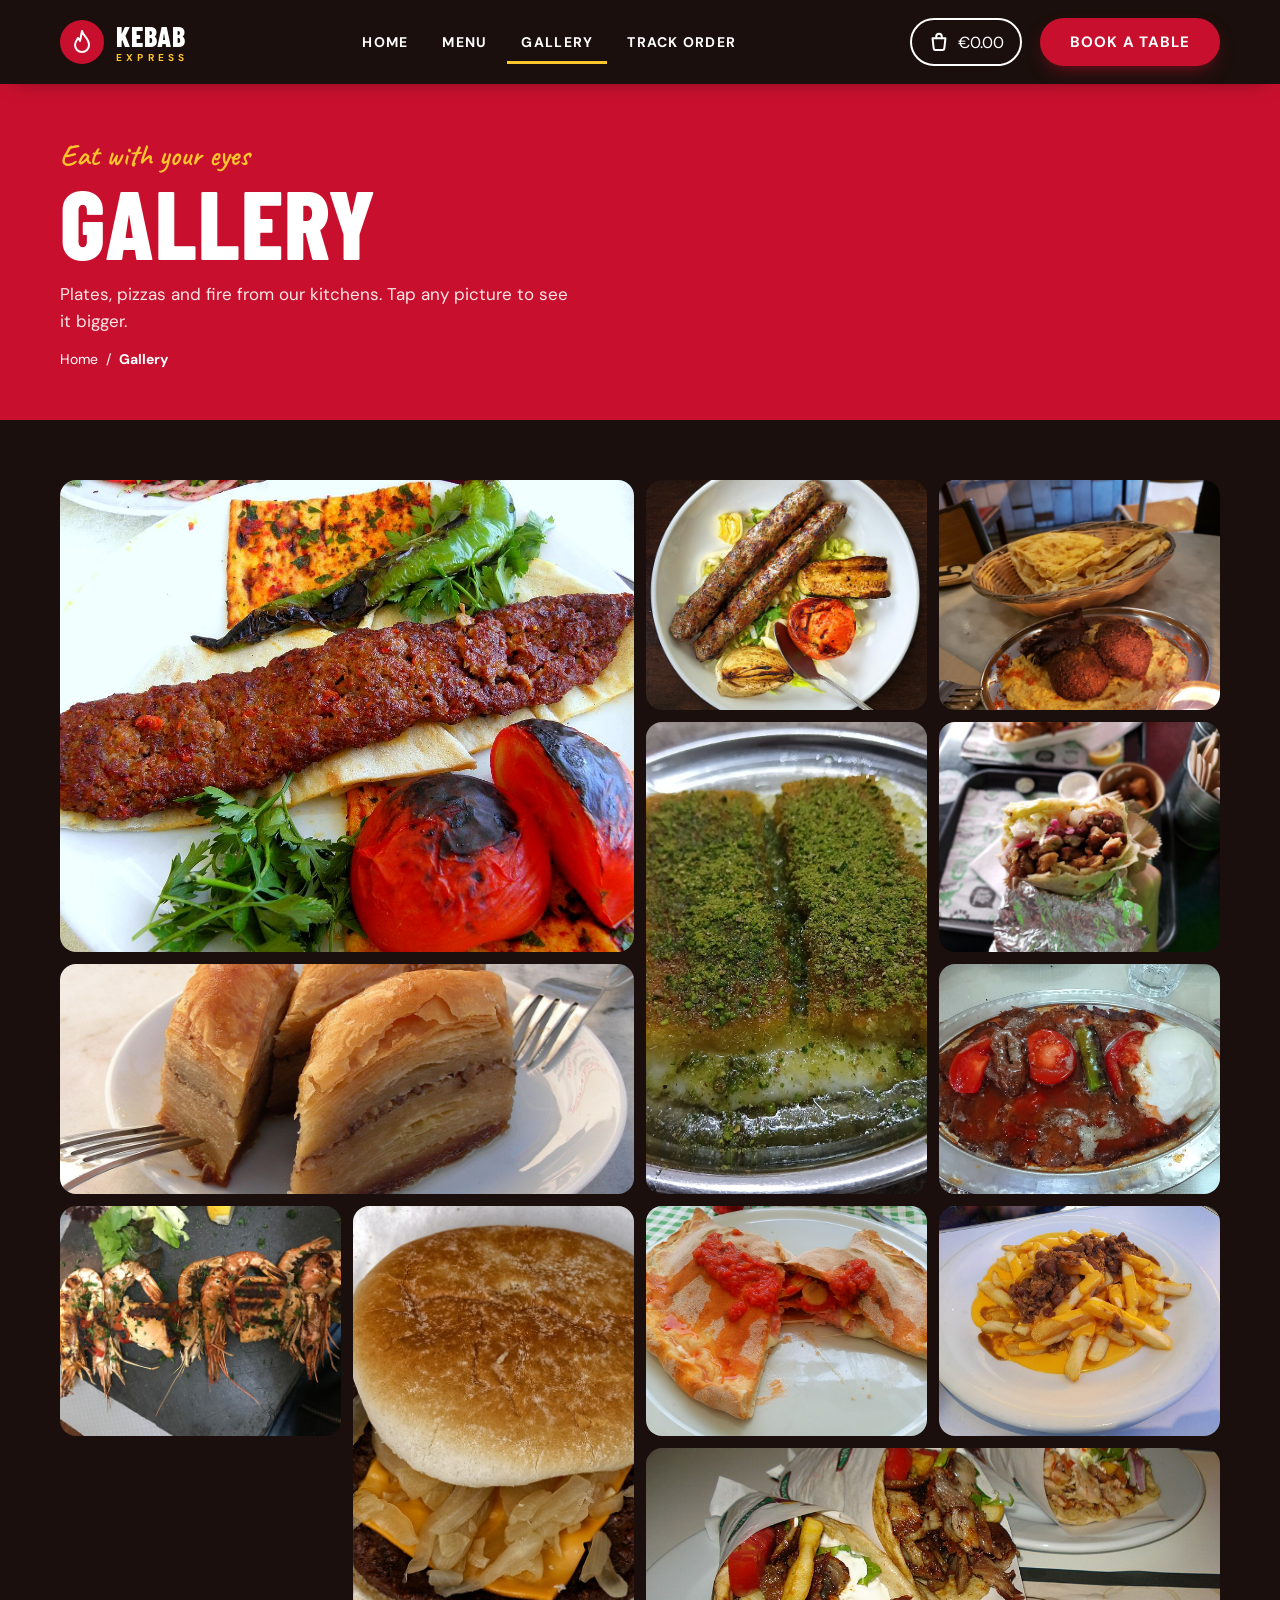
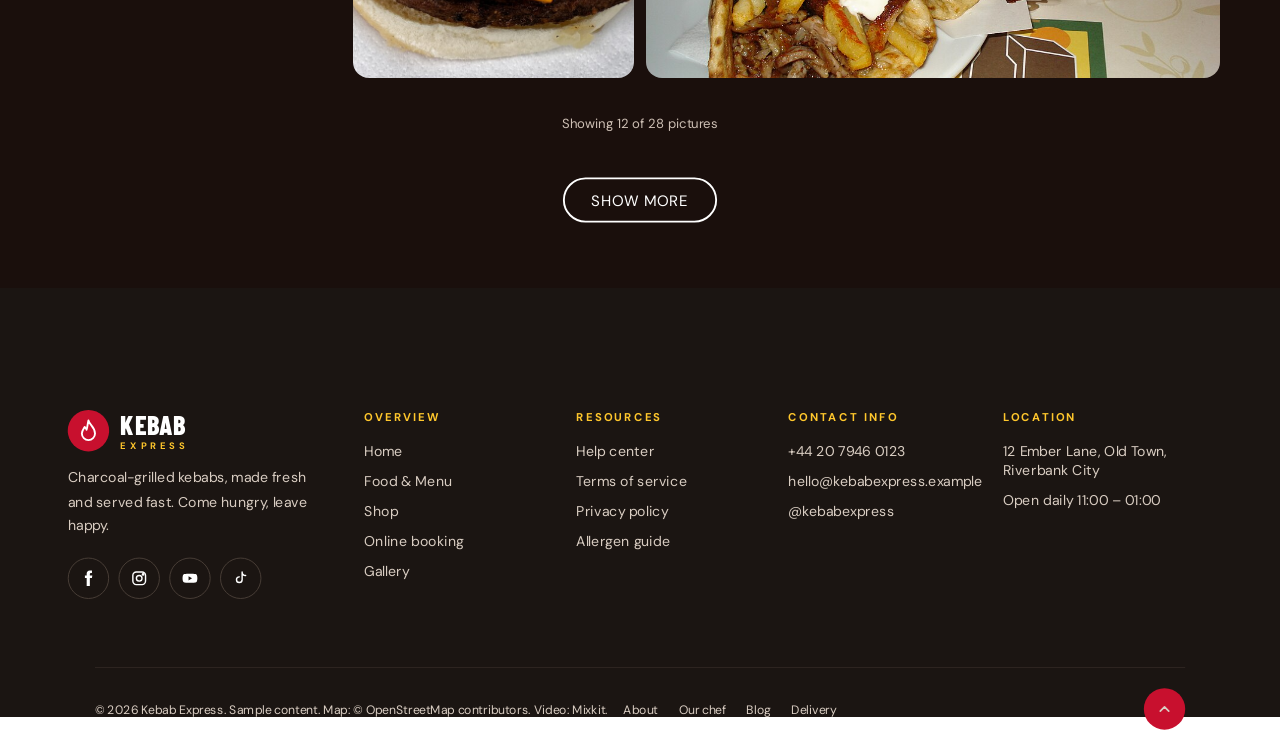
==== commit ceabc501: "design final" ====
--- a/gallery.html
+++ b/gallery.html
@@ -104,41 +104,7 @@
 						</div>
 					</div>
 				</section>
-				<section class="cred" id="credits">
-					<div class="wrap">
-						<h2 class="disp">Photo credits</h2>
-						<p>Dish photos are from Wikimedia Commons under the licences shown (CC BY, CC BY-SA, CC0 or public domain). Click a title for the original page.</p>
-						<ul>
-							<li><a href="https://commons.wikimedia.org/wiki/File:Cheeseburger_with_onions_at_Hatfield_Heath_Festival_2017.jpg" target="_blank" rel="noopener">Cheeseburger with onions at Hatfield Heath Festival 2017.jpg</a> by Acabashi, CC BY-SA 4.0</li>
-							<li><a href="https://commons.wikimedia.org/wiki/File:Wikimania_2016_Deryck_day_0_-_07_calzone.jpg" target="_blank" rel="noopener">Wikimania 2016 Deryck day 0 - 07 calzone.jpg</a> by Deryck Chan, CC BY-SA 4.0</li>
-							<li><a href="https://commons.wikimedia.org/wiki/File:Chili_cheese_fries_mexico.jpg" target="_blank" rel="noopener">Chili cheese fries mexico.jpg</a> by Ambed888, CC BY-SA 4.0</li>
-							<li><a href="https://commons.wikimedia.org/wiki/File:Pita_giros.JPG" target="_blank" rel="noopener">Pita giros.JPG</a> by Antonio Fajardo i López, CC BY-SA 3.0</li>
-							<li><a href="https://commons.wikimedia.org/wiki/File:Crispy_Fried_Chicken_Drumsticks_Leg_Piece.jpg" target="_blank" rel="noopener">Crispy Fried Chicken Drumsticks Leg Piece.jpg</a> by Gaurav Dhwaj Khadka, CC BY-SA 4.0</li>
-							<li><a href="https://commons.wikimedia.org/wiki/File:Ali_Baba_D%C3%B6ner-Kebap-Stube_Tauberbischofsheim_-_D%C3%BCr%C3%BCm_mit_Ayran.jpg" target="_blank" rel="noopener">Ali Baba Döner-Kebap-Stube Tauberbischofsheim - Dürüm mit Ayran.jpg</a> by Triplec85, CC BY-SA 4.0</li>
-							<li><a href="https://commons.wikimedia.org/wiki/File:S%C3%BClze_Bratwurst_Bratkartoffeln_Ochsenhof_W%C3%BCstenbuchau.jpg" target="_blank" rel="noopener">Sülze Bratwurst Bratkartoffeln Ochsenhof Wüstenbuchau.jpg</a> by Benreis, CC BY-SA 4.0</li>
-							<li><a href="https://commons.wikimedia.org/wiki/File:Fried_egg_surrounded_by_French_fries_on_a_white_plate.jpg" target="_blank" rel="noopener">Fried egg surrounded by French fries on a white plate.jpg</a> by Horacio Cambeiro, CC BY-SA 3.0</li>
-							<li><a href="https://commons.wikimedia.org/wiki/File:Cajun_fries_from_Popeyes_Louisiana_Kitchen,_Stratford,_Ontario,_2025-08-04.jpg" target="_blank" rel="noopener">Cajun fries from Popeyes Louisiana Kitchen, Stratford, Ontario, 2025-08-04.jpg</a> by Chris Woodrich, CC BY-SA 4.0</li>
-							<li><a href="https://commons.wikimedia.org/wiki/File:Geyser_Grill_kids_meal_(49945326848).jpg" target="_blank" rel="noopener">Geyser Grill kids meal (49945326848).jpg</a> by YellowstoneNPS, Public domain</li>
-							<li><a href="https://commons.wikimedia.org/wiki/File:Impossible_chicken_nuggets_2.jpg" target="_blank" rel="noopener">Impossible chicken nuggets 2.jpg</a> by Mx. Granger, CC0</li>
-							<li><a href="https://commons.wikimedia.org/wiki/File:Onion_rings_served_in_Fort_William.jpg" target="_blank" rel="noopener">Onion rings served in Fort William.jpg</a> by Grendelkhan, CC BY-SA 4.0</li>
-							<li><a href="https://commons.wikimedia.org/wiki/File:Pizza_quattro_formaggi_at_restaurant,_Chalk_Farm_Road,_London.jpg" target="_blank" rel="noopener">Pizza quattro formaggi at restaurant, Chalk Farm Road, London.jpg</a> by Ewan Munro from London, UK, CC BY-SA 2.0</li>
-							<li><a href="https://commons.wikimedia.org/wiki/File:B.B.Q._Chicken_Pizza_(26679384893).jpg" target="_blank" rel="noopener">B.B.Q. Chicken Pizza (26679384893).jpg</a> by Prayitno / Thank you for (12 millions +) view from Los Angeles, USA, CC BY 2.0</li>
-							<li><a href="https://commons.wikimedia.org/wiki/File:Pizza_carbonara_-_Italiamos.jpg" target="_blank" rel="noopener">Pizza carbonara - Italiamos.jpg</a> by Francesc Fort, CC BY-SA 4.0</li>
-							<li><a href="https://commons.wikimedia.org/wiki/File:Snacknieuws_(22745229587).jpg" target="_blank" rel="noopener">Snacknieuws (22745229587).jpg</a> by www.snack-nieuws.nl, CC BY 2.0</li>
-							<li><a href="https://commons.wikimedia.org/wiki/File:Fat_Slice_pepperoni_pizza_slice.JPG" target="_blank" rel="noopener">Fat Slice pepperoni pizza slice.JPG</a> by BrokenSphere, CC BY 3.0</li>
-							<li><a href="https://commons.wikimedia.org/wiki/File:Hawaiian_pizza_image.jpg" target="_blank" rel="noopener">Hawaiian pizza image.jpg</a> by Elsie Hui, CC BY 2.0</li>
-							<li><a href="https://commons.wikimedia.org/wiki/File:Pizza-napoletana.jpg" target="_blank" rel="noopener">Pizza-napoletana.jpg</a> by Fabryx98, CC BY-SA 4.0</li>
-							<li><a href="https://commons.wikimedia.org/wiki/File:Pizza_Tradici%C3%B3n_Napolitana.jpg" target="_blank" rel="noopener">Pizza Tradición Napolitana.jpg</a> by Rjcastillo, CC BY-SA 4.0</li>
-							<li><a href="https://commons.wikimedia.org/wiki/File:Shrimp_pizza_from_Panago.jpg" target="_blank" rel="noopener">Shrimp pizza from Panago.jpg</a> by Calgary Reviews from Calgary, Canada, CC BY 2.0</li>
-							<li><a href="https://commons.wikimedia.org/wiki/File:Tuna_and_Olive_Pizza_(9674876578).jpg" target="_blank" rel="noopener">Tuna and Olive Pizza (9674876578).jpg</a> by Rusty Clark ~ 100K Photos from merritt usland FLA, CC BY 2.0</li>
-							<li><a href="https://commons.wikimedia.org/wiki/File:Personal_pizza_from_Subway_with_ham,_turkey,_and_extra_cheese.jpg" target="_blank" rel="noopener">Personal pizza from Subway with ham, turkey, and extra cheese.jpg</a> by Ser Amantio di Nicolao, CC BY-SA 4.0</li>
-							<li><a href="https://commons.wikimedia.org/wiki/File:Vegetarian_Pizza.jpg" target="_blank" rel="noopener">Vegetarian Pizza.jpg</a> by Petar Milošević, CC BY-SA 4.0</li>
-							<li><a href="https://commons.wikimedia.org/wiki/File:Shawarma_Sandwich.jpg" target="_blank" rel="noopener">Shawarma Sandwich.jpg</a> by Siqbal at English Wikipedia, CC BY-SA 3.0</li>
-							<li><a href="https://commons.wikimedia.org/wiki/File:001_Tacos_de_carnitas,_carne_asada_y_al_pastor.jpg" target="_blank" rel="noopener">001 Tacos de carnitas, carne asada y al pastor.jpg</a> by Larry Miller, CC BY-SA 2.0</li>
-							<li><a href="https://commons.wikimedia.org/wiki/File:Buffalo_Burgers_Buffalo_Chicken_Wings_(36082467922).jpg" target="_blank" rel="noopener">Buffalo Burgers Buffalo Chicken Wings (36082467922).jpg</a> by Willis Lam, CC BY-SA 2.0</li>
-						</ul>
-					</div>
-				</section>
+				
 				<div
 					class="lb"
 					id="lightbox"
@@ -346,8 +312,7 @@
 					</div>
 					<div class="ft-b">
 						<span
-							>© 2026 Kebab Express. Sample content. Photos: Wikimedia Commons
-							(various licences, <a href="gallery.html#credits" style="text-decoration: underline">credits</a>). Map: ©
+							>© 2026 Kebab Express. Sample content. Map: ©
 							OpenStreetMap contributors. Video: Mixkit.</span
 						>
 						<nav aria-label="Footer">
--- a/css/home.css
+++ b/css/home.css
@@ -2637,25 +2637,36 @@
 	}
 }
 
-/* reviews carousel */
+/* reviews: auto-scrolling marquee */
 .rvs {
 	background: var(--paper);
 	padding: 110px 0 120px;
+	overflow: hidden;
+}
+.rv {
+	position: relative;
+	-webkit-mask-image: linear-gradient(90deg, transparent, #000 8%, #000 92%, transparent);
+	mask-image: linear-gradient(90deg, transparent, #000 8%, #000 92%, transparent);
 }
 .rv-track {
 	display: flex;
 	gap: 20px;
-	overflow-x: auto;
-	scroll-snap-type: x mandatory;
-	scrollbar-width: none;
-	padding: 6px 2px 14px;
-}
-.rv-track::-webkit-scrollbar {
-	display: none;
+	width: max-content;
+	padding: 10px 0 18px;
+	animation: rvscroll 60s linear infinite;
+	will-change: transform;
+}
+.rv:hover .rv-track,
+.rv:focus-within .rv-track {
+	animation-play-state: paused;
+}
+@keyframes rvscroll {
+	to {
+		transform: translateX(calc(-50% - 10px));
+	}
 }
 .rv-c {
-	flex: 0 0 calc((100% - 40px) / 3);
-	scroll-snap-align: start;
+	flex: 0 0 380px;
 	margin: 0;
 	background: var(--cream);
 	border: 1px solid var(--line);
@@ -2664,6 +2675,11 @@
 	display: flex;
 	flex-direction: column;
 	gap: 16px;
+	transition: transform 0.3s, box-shadow 0.3s;
+}
+.rv-c:hover {
+	transform: translateY(-6px);
+	box-shadow: 0 18px 36px rgba(26, 15, 12, 0.12);
 }
 .rv-s {
 	display: flex;
@@ -2704,91 +2720,39 @@
 	font-weight: 800;
 	font-size: 22px;
 }
-.rv-bar {
-	display: flex;
-	align-items: center;
-	justify-content: center;
-	gap: 18px;
-	margin-top: 26px;
-}
-.rv-b {
-	width: 48px;
-	height: 48px;
-	border-radius: 50%;
-	border: 2px solid var(--ink);
-	background: transparent;
-	color: var(--ink);
-	display: grid;
-	place-items: center;
-	cursor: pointer;
-	transition:
-		background 0.2s,
-		color 0.2s;
-}
-.rv-b:hover {
-	background: var(--ink);
-	color: #fff;
-}
-.rv-dots {
-	display: flex;
-	gap: 8px;
-}
-.rv-d {
-	width: 10px;
-	height: 10px;
-	padding: 0;
-	border-radius: 50%;
-	border: 0;
-	background: #d9c7ae;
-	cursor: pointer;
-	transition:
-		width 0.25s,
-		background 0.25s;
-}
-.rv-d.on {
-	width: 28px;
-	border-radius: 5px;
-	background: var(--red);
-}
-@media (max-width: 1080px) {
-	.rv-c {
-		flex-basis: calc((100% - 20px) / 2);
-	}
-}
 @media (max-width: 640px) {
 	.rvs {
 		padding: 80px 0 90px;
 	}
 	.rv-c {
-		flex-basis: 100%;
+		flex-basis: 290px;
+	}
+}
+@media (prefers-reduced-motion: reduce) {
+	.rv {
+		overflow-x: auto;
+	}
+	.rv-track {
+		animation: none;
 	}
 }
 
-.cred {
-	background: var(--cream);
-	padding: 60px 0 70px;
-}
-.cred h2 {
-	font-size: 40px;
-	margin-bottom: 10px;
-}
-.cred p {
-	color: var(--mute);
-	margin-bottom: 14px;
-}
-.cred ul {
-	columns: 2;
-	column-gap: 40px;
-	font-size: 13px;
-	line-height: 1.7;
-	color: var(--mute);
-}
-.cred a {
-	color: var(--red);
-	text-decoration: underline;
-}
-@media (max-width: 640px) {
-	.cred ul {
-		columns: 1;
-	}
-}
+/* scroll reveal (see KE.reveal in js/common.js) */
+.sr{opacity:0;translate:0 var(--rvy,36px);scale:.94;transition:opacity .7s ease var(--d,0ms),translate .8s cubic-bezier(.2,.9,.3,1.1) var(--d,0ms),scale .8s cubic-bezier(.2,.9,.3,1.1) var(--d,0ms)}
+.sec-h.sr .flame{transition:transform .9s cubic-bezier(.2,.9,.3,1.4) .25s;transform:scale(.3) rotate(-25deg)}
+.sec-h.sr.in .flame{transform:none}
+.sr.in{opacity:1;translate:0 0;scale:1}
+.spo-c.sr{transition:opacity .6s ease var(--d,0ms),translate .65s cubic-bezier(.2,.9,.3,1.1) var(--d,0ms),scale .65s cubic-bezier(.2,.9,.3,1.1) var(--d,0ms),transform .35s cubic-bezier(.2,.9,.3,1.2),box-shadow .35s}
+.mi.sr,.sx .pc.sr{animation:none;transition:opacity .6s ease var(--d,0ms),translate .65s cubic-bezier(.2,.9,.3,1.1) var(--d,0ms),scale .65s cubic-bezier(.2,.9,.3,1.1) var(--d,0ms),transform .3s cubic-bezier(.2,.9,.3,1.2),background .25s,box-shadow .3s}
+@media (prefers-reduced-motion:reduce){.sr{opacity:1;translate:none;scale:1}}
+
+/* drawer checkout form */
+.cdr-form{flex:1;min-height:0;display:flex;flex-direction:column}
+.cdr-fields{display:flex;flex-direction:column;gap:16px;padding-top:20px;padding-bottom:20px}
+.cdr-ff{display:flex;flex-direction:column;gap:6px}
+.cdr-ff label{font-size:13px;font-weight:700;letter-spacing:.1em;text-transform:uppercase}
+.cdr-in{height:50px;border-radius:12px;border:2px solid var(--line);background:#fff;padding:0 16px;font:inherit;font-size:16px;color:var(--ink);width:100%}
+.cdr-in:focus{outline:none;border-color:var(--ink);box-shadow:0 0 0 4px rgba(255,199,44,.5)}
+.cdr-in.bad{border-color:var(--red);background:#FFF1F2}
+.cdr-er{color:var(--red);font-size:13px;font-weight:700}
+.cdr-note{color:var(--mute);font-size:14px}
